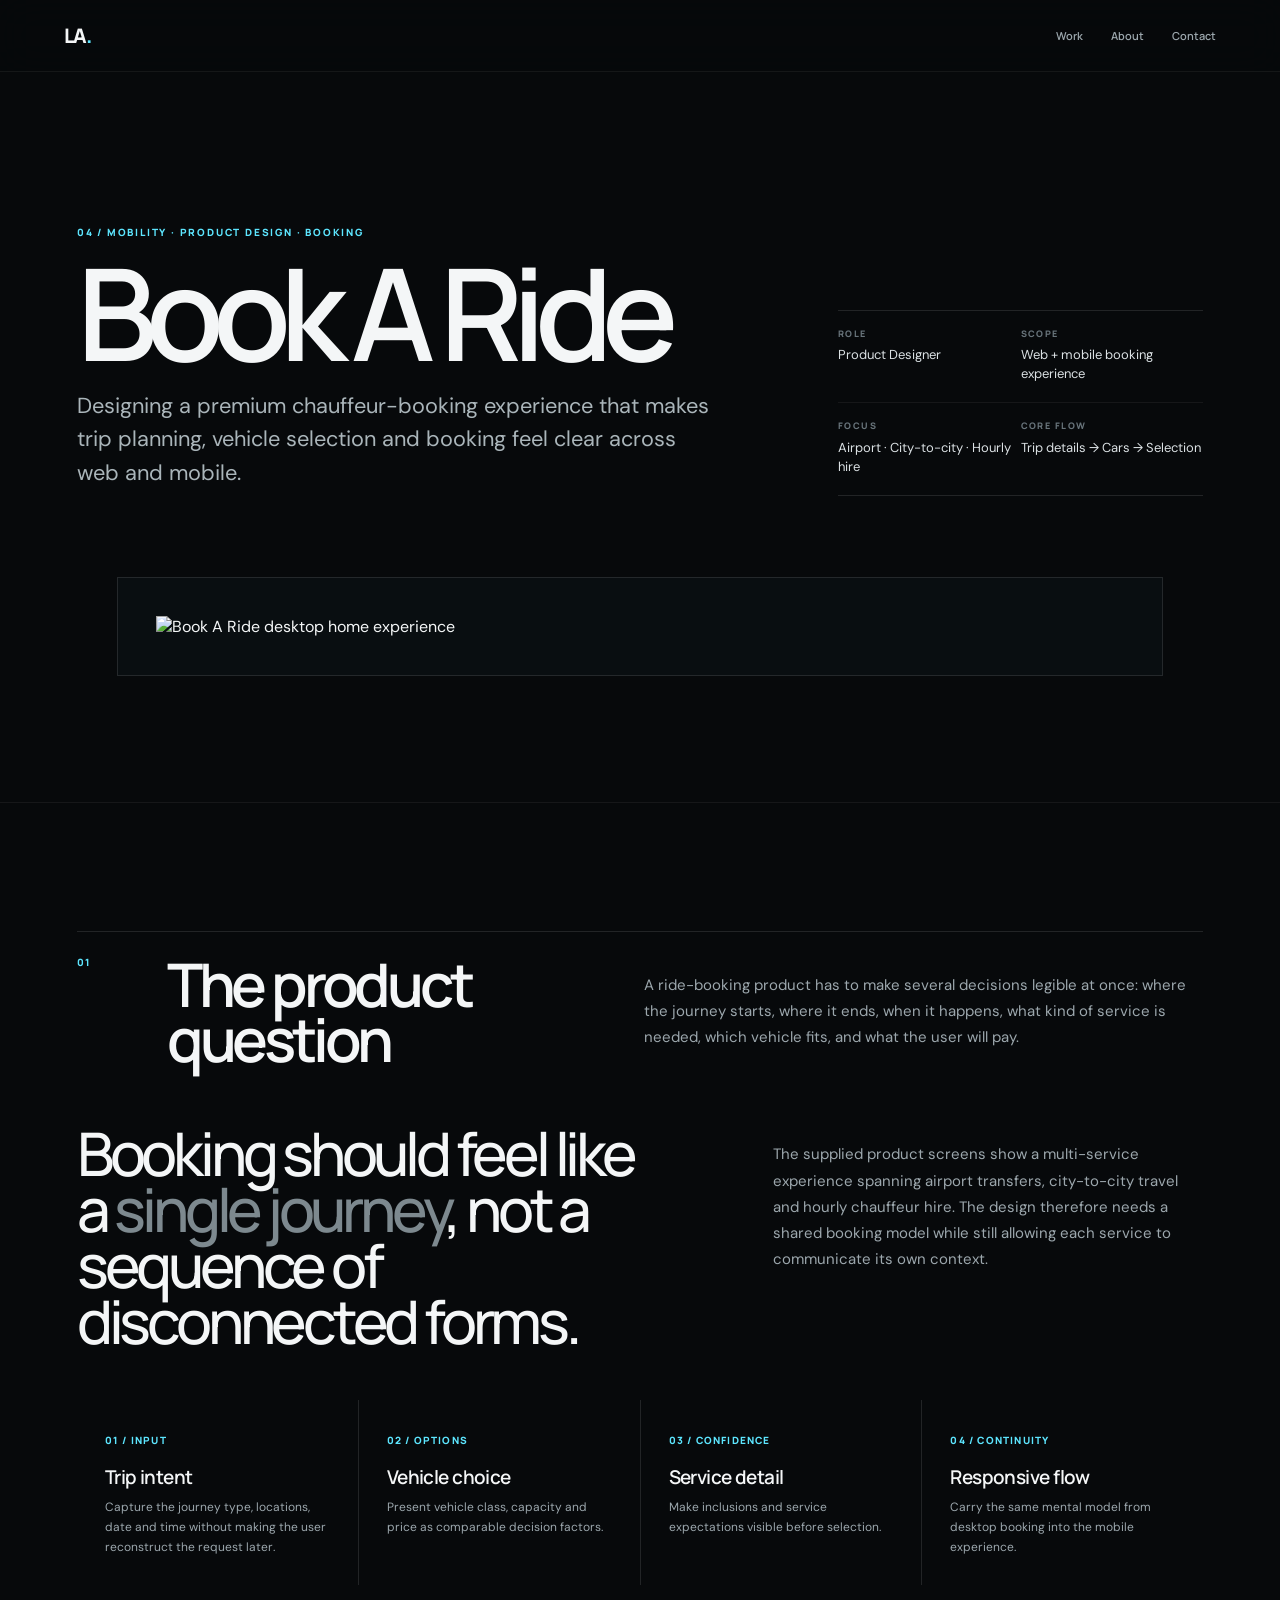
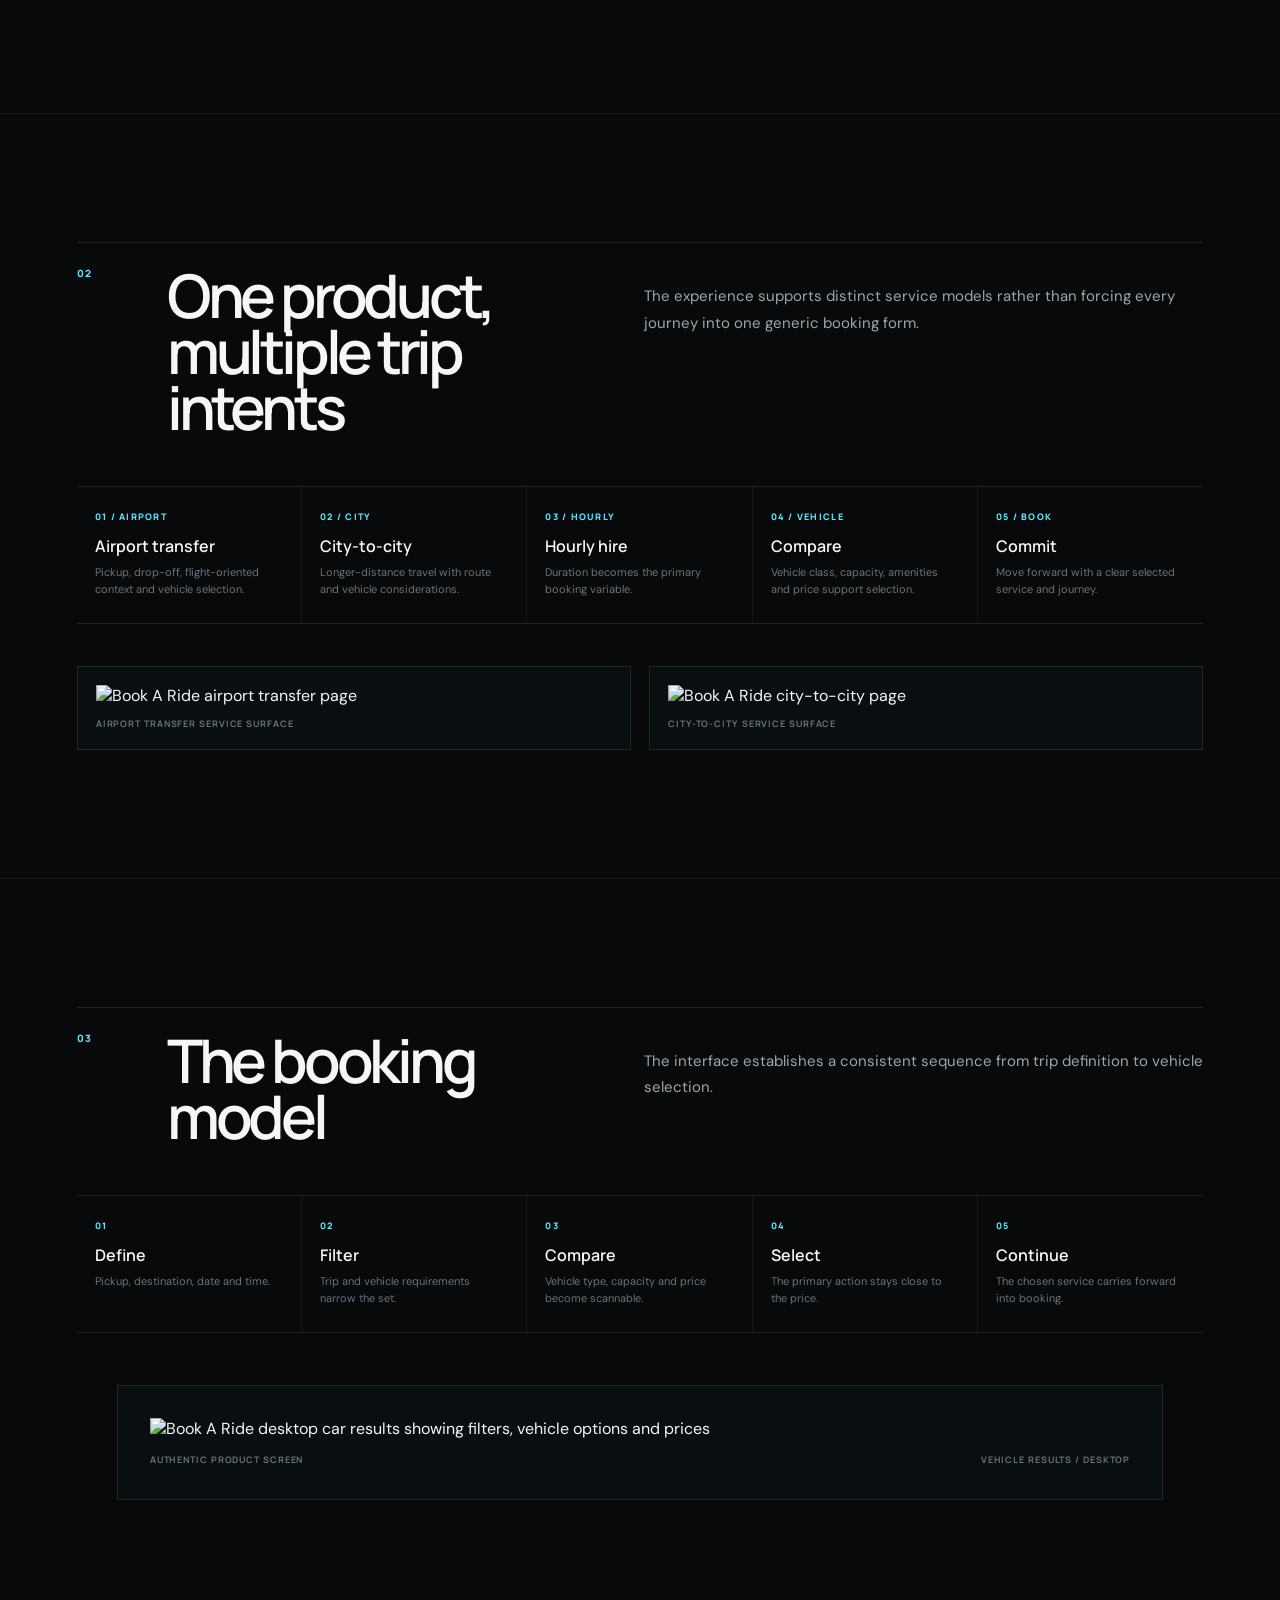
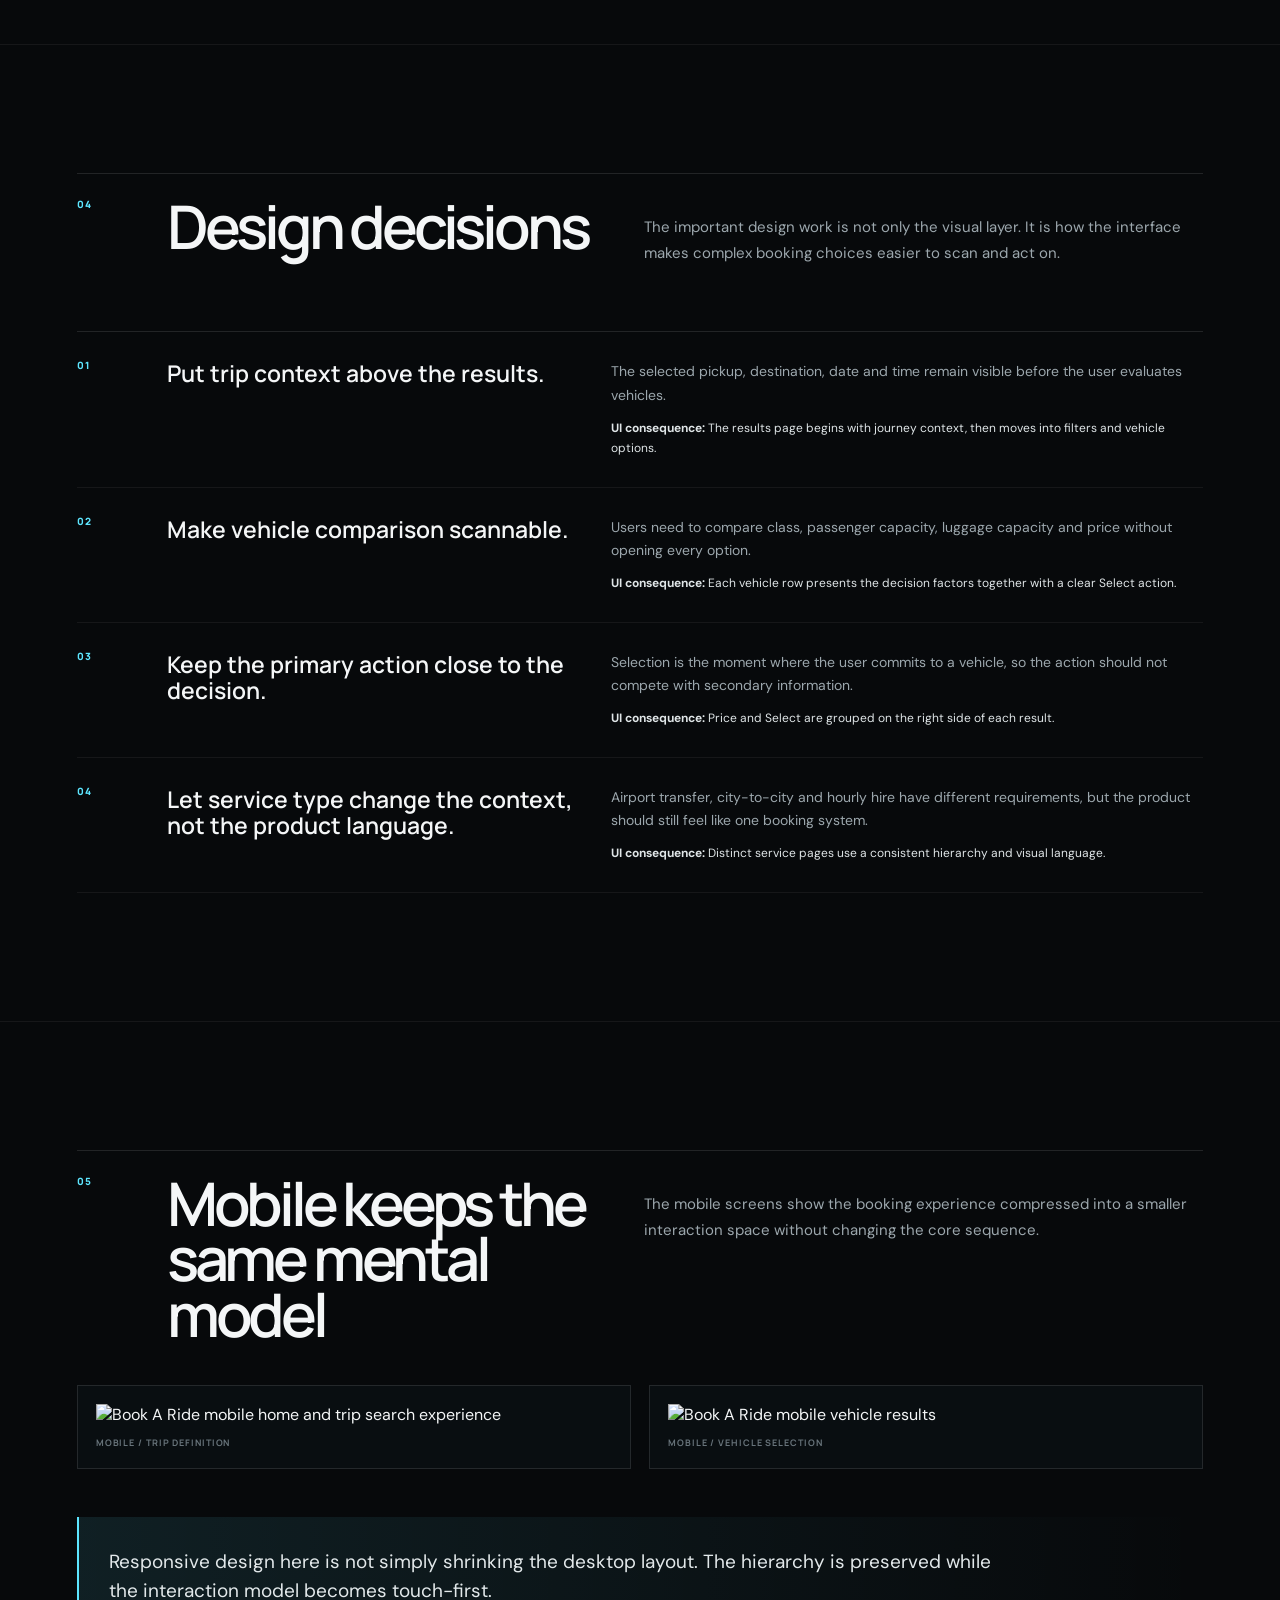
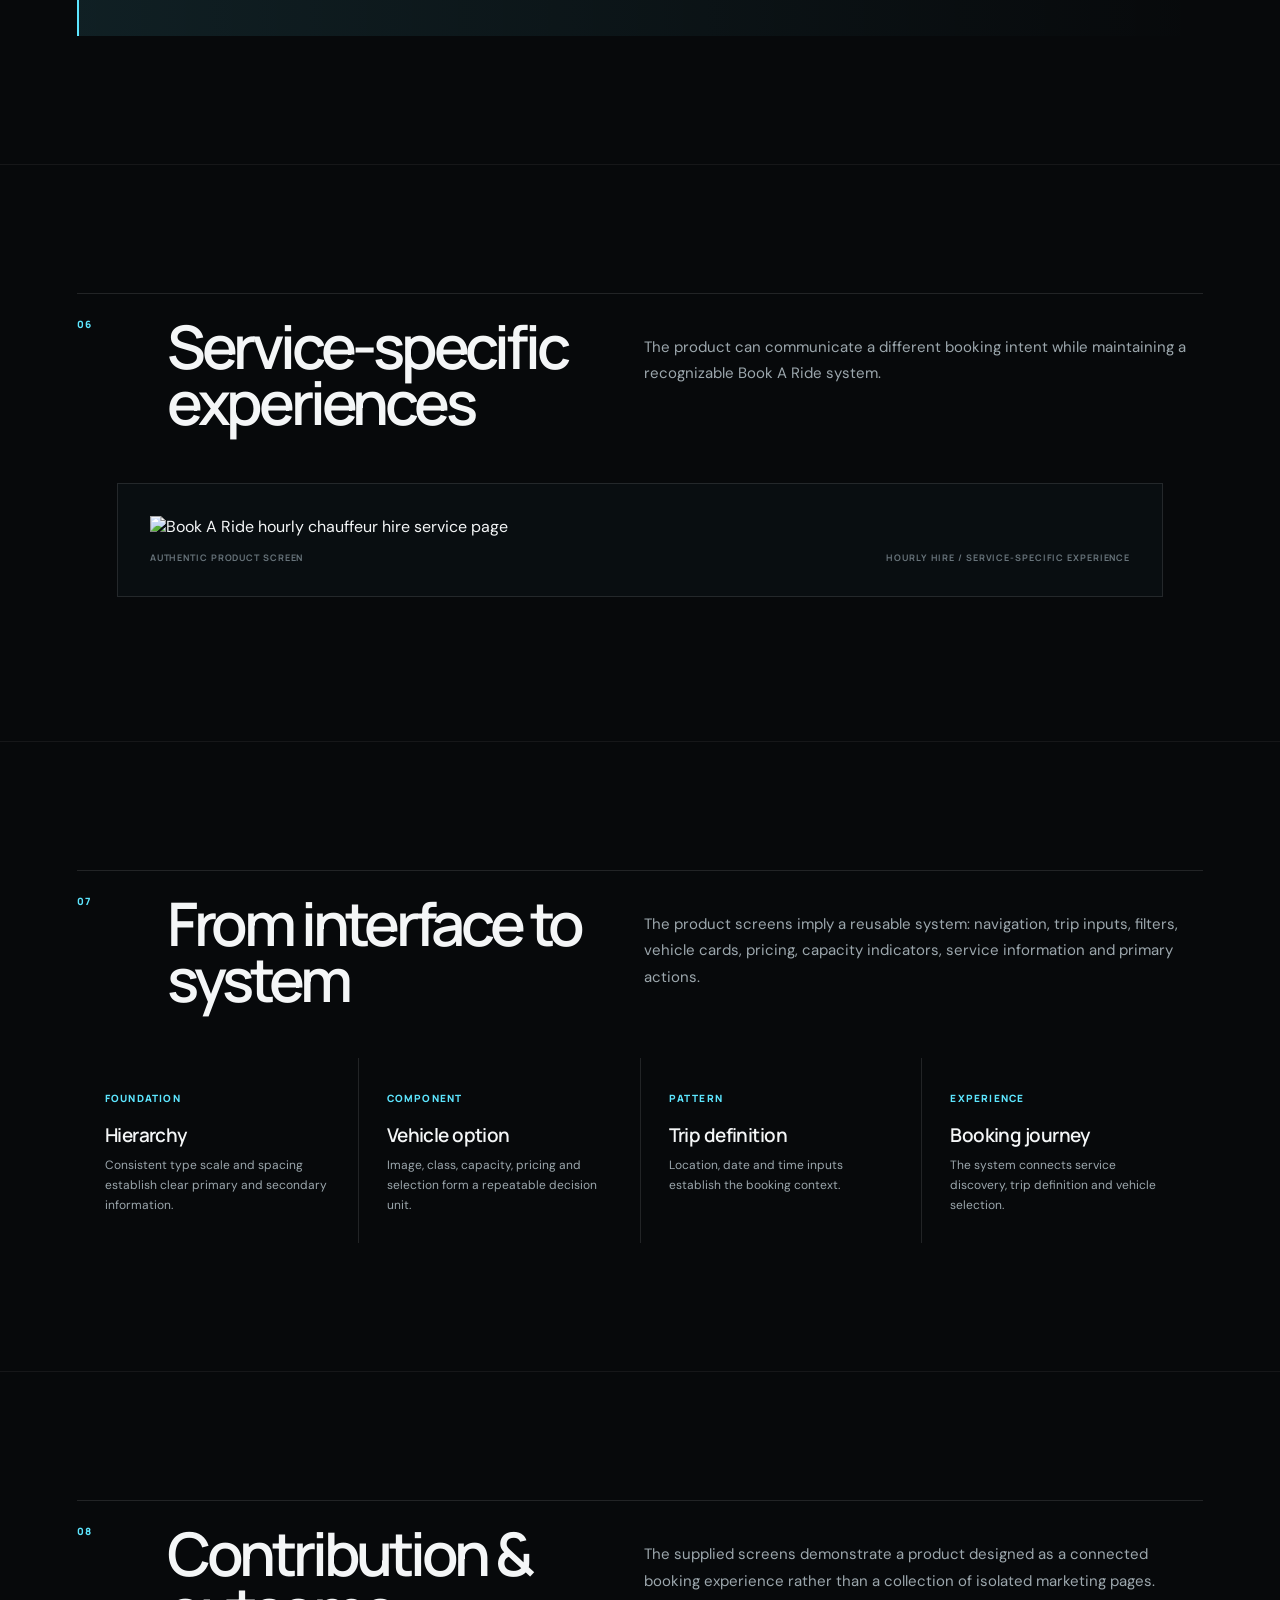
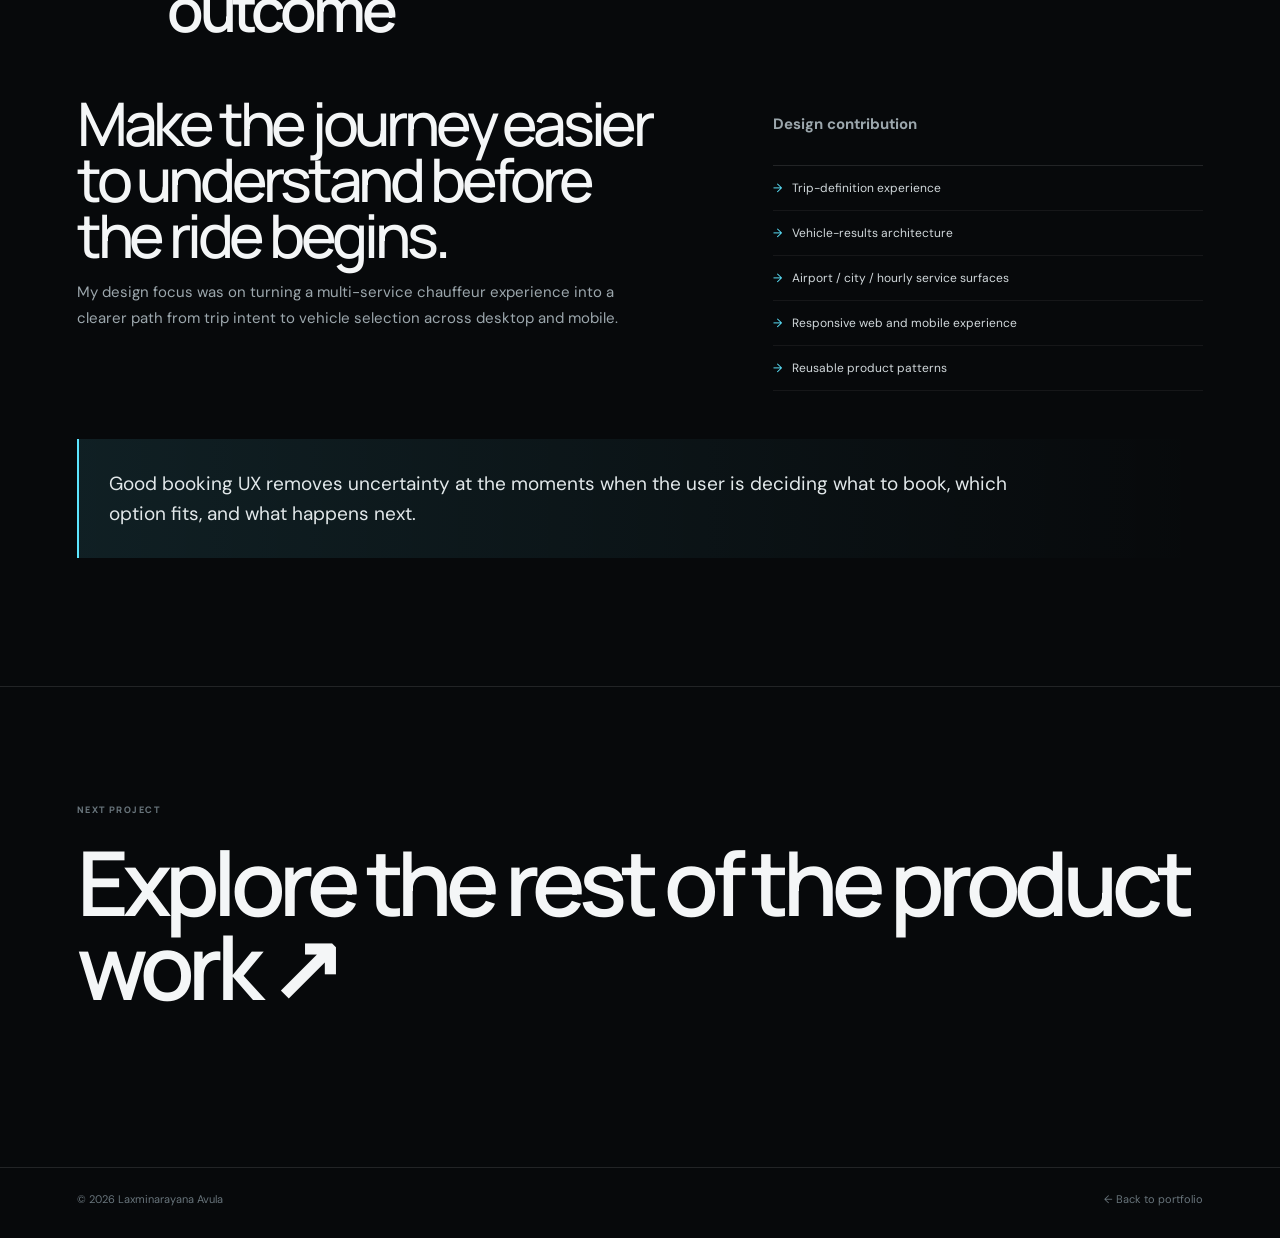
==== work/book-a-ride.html @ 7ce85669 "Updates Connect git" ====
<!doctype html>
<html lang="en">
  <head>
    <meta charset="utf-8" />
    <meta name="viewport" content="width=device-width,initial-scale=1" />
    <meta
      name="description"
      content="Book A Ride — Laxminarayana Avula product design case study"
    />
    <title>Book A Ride — Laxminarayana Avula</title>
    <link rel="preconnect" href="https://fonts.googleapis.com" />
    <link rel="preconnect" href="https://fonts.gstatic.com" crossorigin />
    <link
      href="https://fonts.googleapis.com/css2?family=DM+Sans:wght@400;500;600;700&family=Manrope:wght@500;600;700;800&display=swap"
      rel="stylesheet"
    />
    <link rel="stylesheet" href="book-a-ride.css" />
  </head>
  <body>
    <a class="skip" href="#main">Skip to content</a>
    <header class="nav">
      <a class="brand" href="../index.html" aria-label="Back to portfolio"
        >LA<span>.</span></a
      >
      <nav class="navlinks" aria-label="Case study navigation">
        <a href="../index.html#work">Work</a
        ><a href="../index.html#about">About</a
        ><a href="../index.html#contact">Contact</a>
      </nav>
    </header>
    <main id="main">
      <section class="hero">
        <div class="wrap">
          <div class="hero-grid">
            <div>
              <div class="kicker">04 / MOBILITY · PRODUCT DESIGN · BOOKING</div>
              <h1>Book A Ride</h1>
              <p class="lede">
                Designing a premium chauffeur-booking experience that makes trip
                planning, vehicle selection and booking feel clear across web
                and mobile.
              </p>
            </div>
            <dl class="meta">
              <div>
                <dt>Role</dt>
                <dd>Product Designer</dd>
              </div>
              <div>
                <dt>Scope</dt>
                <dd>Web + mobile booking experience</dd>
              </div>
              <div>
                <dt>Focus</dt>
                <dd>Airport · City-to-city · Hourly hire</dd>
              </div>
              <div>
                <dt>Core flow</dt>
                <dd>Trip details → Cars → Selection</dd>
              </div>
            </dl>
          </div>
          <figure class="hero-img">
            <img
              src="assets/book-a-ride-home.png"
              alt="Book A Ride desktop home experience"
            />
          </figure>
        </div>
      </section>

      <section class="section">
        <div class="wrap">
          <div class="section-head">
            <div class="num">01</div>
            <h2>The product question</h2>
            <p class="section-copy">
              A ride-booking product has to make several decisions legible at
              once: where the journey starts, where it ends, when it happens,
              what kind of service is needed, which vehicle fits, and what the
              user will pay.
            </p>
          </div>
          <div class="thesis" style="margin-top: 58px">
            <h2>
              Booking should feel like a <em>single journey</em>, not a sequence
              of disconnected forms.
            </h2>
            <div class="section-copy">
              <p>
                The supplied product screens show a multi-service experience
                spanning airport transfers, city-to-city travel and hourly
                chauffeur hire. The design therefore needs a shared booking
                model while still allowing each service to communicate its own
                context.
              </p>
            </div>
          </div>
          <div class="cards">
            <article class="card">
              <b>01 / INPUT</b>
              <h3>Trip intent</h3>
              <p>
                Capture the journey type, locations, date and time without
                making the user reconstruct the request later.
              </p>
            </article>
            <article class="card">
              <b>02 / OPTIONS</b>
              <h3>Vehicle choice</h3>
              <p>
                Present vehicle class, capacity and price as comparable decision
                factors.
              </p>
            </article>
            <article class="card">
              <b>03 / CONFIDENCE</b>
              <h3>Service detail</h3>
              <p>
                Make inclusions and service expectations visible before
                selection.
              </p>
            </article>
            <article class="card">
              <b>04 / CONTINUITY</b>
              <h3>Responsive flow</h3>
              <p>
                Carry the same mental model from desktop booking into the mobile
                experience.
              </p>
            </article>
          </div>
        </div>
      </section>

      <section class="section">
        <div class="wrap">
          <div class="section-head">
            <div class="num">02</div>
            <h2>One product, multiple trip intents</h2>
            <p class="section-copy">
              The experience supports distinct service models rather than
              forcing every journey into one generic booking form.
            </p>
          </div>
          <div class="flow">
            <article class="step">
              <div class="n">01 / AIRPORT</div>
              <h3>Airport transfer</h3>
              <p>
                Pickup, drop-off, flight-oriented context and vehicle selection.
              </p>
            </article>
            <article class="step">
              <div class="n">02 / CITY</div>
              <h3>City-to-city</h3>
              <p>
                Longer-distance travel with route and vehicle considerations.
              </p>
            </article>
            <article class="step">
              <div class="n">03 / HOURLY</div>
              <h3>Hourly hire</h3>
              <p>Duration becomes the primary booking variable.</p>
            </article>
            <article class="step">
              <div class="n">04 / VEHICLE</div>
              <h3>Compare</h3>
              <p>
                Vehicle class, capacity, amenities and price support selection.
              </p>
            </article>
            <article class="step">
              <div class="n">05 / BOOK</div>
              <h3>Commit</h3>
              <p>Move forward with a clear selected service and journey.</p>
            </article>
          </div>
          <div class="pair">
            <figure>
              <img
                src="assets/book-a-ride-airport-transfers.png"
                alt="Book A Ride airport transfer page"
              />
              <figcaption>Airport transfer service surface</figcaption>
            </figure>
            <figure>
              <img
                src="assets/book-a-ride-city-to-city.png"
                alt="Book A Ride city-to-city page"
              />
              <figcaption>City-to-city service surface</figcaption>
            </figure>
          </div>
        </div>
      </section>

      <section class="section">
        <div class="wrap">
          <div class="section-head">
            <div class="num">03</div>
            <h2>The booking model</h2>
            <p class="section-copy">
              The interface establishes a consistent sequence from trip
              definition to vehicle selection.
            </p>
          </div>
          <div class="flow">
            <article class="step">
              <div class="n">01</div>
              <h3>Define</h3>
              <p>Pickup, destination, date and time.</p>
            </article>
            <article class="step">
              <div class="n">02</div>
              <h3>Filter</h3>
              <p>Trip and vehicle requirements narrow the set.</p>
            </article>
            <article class="step">
              <div class="n">03</div>
              <h3>Compare</h3>
              <p>Vehicle type, capacity and price become scannable.</p>
            </article>
            <article class="step">
              <div class="n">04</div>
              <h3>Select</h3>
              <p>The primary action stays close to the price.</p>
            </article>
            <article class="step">
              <div class="n">05</div>
              <h3>Continue</h3>
              <p>The chosen service carries forward into booking.</p>
            </article>
          </div>
          <figure class="figure">
            <img
              src="assets/book-a-ride-results.png"
              alt="Book A Ride desktop car results showing filters, vehicle options and prices"
            />
            <figcaption>
              <span>AUTHENTIC PRODUCT SCREEN</span
              ><span>Vehicle results / desktop</span>
            </figcaption>
          </figure>
        </div>
      </section>

      <section class="section">
        <div class="wrap">
          <div class="section-head">
            <div class="num">04</div>
            <h2>Design decisions</h2>
            <p class="section-copy">
              The important design work is not only the visual layer. It is how
              the interface makes complex booking choices easier to scan and act
              on.
            </p>
          </div>
          <div class="decision-list">
            <article class="decision">
              <div class="num">01</div>
              <h3>Put trip context above the results.</h3>
              <div>
                <p>
                  The selected pickup, destination, date and time remain visible
                  before the user evaluates vehicles.
                </p>
                <p class="result">
                  <strong>UI consequence:</strong> The results page begins with
                  journey context, then moves into filters and vehicle options.
                </p>
              </div>
            </article>
            <article class="decision">
              <div class="num">02</div>
              <h3>Make vehicle comparison scannable.</h3>
              <div>
                <p>
                  Users need to compare class, passenger capacity, luggage
                  capacity and price without opening every option.
                </p>
                <p class="result">
                  <strong>UI consequence:</strong> Each vehicle row presents the
                  decision factors together with a clear Select action.
                </p>
              </div>
            </article>
            <article class="decision">
              <div class="num">03</div>
              <h3>Keep the primary action close to the decision.</h3>
              <div>
                <p>
                  Selection is the moment where the user commits to a vehicle,
                  so the action should not compete with secondary information.
                </p>
                <p class="result">
                  <strong>UI consequence:</strong> Price and Select are grouped
                  on the right side of each result.
                </p>
              </div>
            </article>
            <article class="decision">
              <div class="num">04</div>
              <h3>
                Let service type change the context, not the product language.
              </h3>
              <div>
                <p>
                  Airport transfer, city-to-city and hourly hire have different
                  requirements, but the product should still feel like one
                  booking system.
                </p>
                <p class="result">
                  <strong>UI consequence:</strong> Distinct service pages use a
                  consistent hierarchy and visual language.
                </p>
              </div>
            </article>
          </div>
        </div>
      </section>

      <section class="section">
        <div class="wrap">
          <div class="section-head">
            <div class="num">05</div>
            <h2>Mobile keeps the same mental model</h2>
            <p class="section-copy">
              The mobile screens show the booking experience compressed into a
              smaller interaction space without changing the core sequence.
            </p>
          </div>
          <div class="pair">
            <figure>
              <img
                src="assets/book-a-ride-home-mobile.png"
                alt="Book A Ride mobile home and trip search experience"
              />
              <figcaption>Mobile / trip definition</figcaption>
            </figure>
            <figure>
              <img
                src="assets/book-a-ride-results-mobile.png"
                alt="Book A Ride mobile vehicle results"
              />
              <figcaption>Mobile / vehicle selection</figcaption>
            </figure>
          </div>
          <div class="quote">
            <p>
              Responsive design here is not simply shrinking the desktop layout.
              The hierarchy is preserved while the interaction model becomes
              touch-first.
            </p>
          </div>
        </div>
      </section>

      <section class="section">
        <div class="wrap">
          <div class="section-head">
            <div class="num">06</div>
            <h2>Service-specific experiences</h2>
            <p class="section-copy">
              The product can communicate a different booking intent while
              maintaining a recognizable Book A Ride system.
            </p>
          </div>
          <figure class="figure">
            <img
              src="assets/book-a-ride-hourly-hire.png"
              alt="Book A Ride hourly chauffeur hire service page"
            />
            <figcaption>
              <span>AUTHENTIC PRODUCT SCREEN</span
              ><span>Hourly hire / service-specific experience</span>
            </figcaption>
          </figure>
        </div>
      </section>

      <section class="section">
        <div class="wrap">
          <div class="section-head">
            <div class="num">07</div>
            <h2>From interface to system</h2>
            <p class="section-copy">
              The product screens imply a reusable system: navigation, trip
              inputs, filters, vehicle cards, pricing, capacity indicators,
              service information and primary actions.
            </p>
          </div>
          <div class="cards">
            <article class="card">
              <b>FOUNDATION</b>
              <h3>Hierarchy</h3>
              <p>
                Consistent type scale and spacing establish clear primary and
                secondary information.
              </p>
            </article>
            <article class="card">
              <b>COMPONENT</b>
              <h3>Vehicle option</h3>
              <p>
                Image, class, capacity, pricing and selection form a repeatable
                decision unit.
              </p>
            </article>
            <article class="card">
              <b>PATTERN</b>
              <h3>Trip definition</h3>
              <p>
                Location, date and time inputs establish the booking context.
              </p>
            </article>
            <article class="card">
              <b>EXPERIENCE</b>
              <h3>Booking journey</h3>
              <p>
                The system connects service discovery, trip definition and
                vehicle selection.
              </p>
            </article>
          </div>
        </div>
      </section>

      <section class="section">
        <div class="wrap">
          <div class="section-head">
            <div class="num">08</div>
            <h2>Contribution & outcome</h2>
            <p class="section-copy">
              The supplied screens demonstrate a product designed as a connected
              booking experience rather than a collection of isolated marketing
              pages.
            </p>
          </div>
          <div class="outcome" style="margin-top: 58px">
            <div>
              <h2>
                Make the journey easier to understand before the ride begins.
              </h2>
              <p>
                My design focus was on turning a multi-service chauffeur
                experience into a clearer path from trip intent to vehicle
                selection across desktop and mobile.
              </p>
            </div>
            <div>
              <p><strong>Design contribution</strong></p>
              <ul>
                <li>Trip-definition experience</li>
                <li>Vehicle-results architecture</li>
                <li>Airport / city / hourly service surfaces</li>
                <li>Responsive web and mobile experience</li>
                <li>Reusable product patterns</li>
              </ul>
            </div>
          </div>
          <div class="quote">
            <p>
              Good booking UX removes uncertainty at the moments when the user
              is deciding what to book, which option fits, and what happens
              next.
            </p>
          </div>
        </div>
      </section>

      <section class="next">
        <div class="wrap">
          <small>NEXT PROJECT</small>
          <a href="../index.html#work"
            ><h2>Explore the rest of the product work ↗</h2></a
          >
        </div>
      </section>
    </main>
    <footer class="footer">
      <span>© 2026 Laxminarayana Avula</span
      ><a href="../index.html">← Back to portfolio</a>
    </footer>
  </body>
</html>
---- work/book-a-ride.css ----
:root{
  --bg:#07090b; --surface:#0b1013; --surface2:#0f1519;
  --text:#f4f6f7; --muted:#9ca7ad; --dim:#68747b;
  --line:rgba(255,255,255,.11); --line2:rgba(255,255,255,.06);
  --accent:#5de6ff; --max:1440px;
}
*{box-sizing:border-box}
html{scroll-behavior:smooth}
body{margin:0;background:var(--bg);color:var(--text);font-family:DM Sans,Arial,sans-serif}
a{color:inherit;text-decoration:none}
img{display:block;width:100%;height:auto}
.skip{position:fixed;left:16px;top:16px;z-index:99;transform:translateY(-180%);padding:11px 14px;background:#fff;color:#000}
.skip:focus{transform:none}
.nav{height:72px;position:sticky;top:0;z-index:50;display:flex;align-items:center;justify-content:space-between;padding:0 clamp(20px,5vw,72px);border-bottom:1px solid var(--line2);background:rgba(7,9,11,.84);backdrop-filter:blur(18px)}
.brand{font:800 20px/1 Manrope,Arial,sans-serif;letter-spacing:-.08em}
.brand span{color:var(--accent)}
.navlinks{display:flex;gap:28px;color:var(--muted);font:600 11px/1 Manrope,Arial,sans-serif}
.wrap{width:min(var(--max),100%);margin:auto;padding:0 clamp(22px,6vw,96px)}
.hero{padding:clamp(100px,12vw,175px) 0 110px}
.kicker{color:var(--accent);font:800 10px/1.2 Manrope,Arial,sans-serif;letter-spacing:.18em;text-transform:uppercase}
.hero-grid{display:grid;grid-template-columns:1.15fr .65fr;gap:clamp(50px,9vw,140px);align-items:end}
h1{margin:22px 0 24px;font:600 clamp(70px,10vw,150px)/.82 Manrope,Arial,sans-serif;letter-spacing:-.085em}
.lede{max-width:760px;color:#aab5ba;font-size:clamp(18px,1.7vw,24px);line-height:1.55}
.meta{display:grid;grid-template-columns:1fr 1fr;border-top:1px solid var(--line);border-bottom:1px solid var(--line)}
.meta div{padding:18px 0;border-bottom:1px solid var(--line2)}
.meta div:nth-last-child(-n+2){border-bottom:0}
.meta dt{color:var(--dim);font:800 9px/1.2 Manrope;letter-spacing:.16em;text-transform:uppercase}
.meta dd{margin:7px 0 0;color:#dbe1e4;font-size:13px;line-height:1.45}
.hero-img{margin-top:65px;background:#090e11;border:1px solid var(--line);padding:clamp(16px,3vw,38px)}
.section{padding:clamp(85px,10vw,145px) 0;border-top:1px solid var(--line2)}
.section-head{display:grid;grid-template-columns:60px .8fr 1fr;gap:30px;padding-top:25px;border-top:1px solid var(--line)}
.num{color:var(--accent);font:800 10px/1 Manrope;letter-spacing:.15em}
h2{margin:0;font:600 clamp(36px,4.7vw,68px)/.93 Manrope;letter-spacing:-.07em}
.section-copy{color:var(--muted);font-size:15px;line-height:1.75;max-width:620px}
.thesis{display:grid;grid-template-columns:1.15fr .85fr;gap:clamp(50px,9vw,140px)}
.thesis h2{font-weight:500}
.thesis h2 em{font-style:normal;color:#7d898f}
.cards{display:grid;grid-template-columns:repeat(4,1fr);gap:1px;margin-top:50px;background:var(--line)}
.card{padding:28px;background:var(--bg);min-height:180px}
.card b{font:800 10px/1.2 Manrope;letter-spacing:.12em;color:var(--accent)}
.card h3{margin:18px 0 9px;font:600 19px/1.15 Manrope;letter-spacing:-.03em}
.card p{margin:0;color:var(--muted);font-size:12px;line-height:1.65}
.flow{display:grid;grid-template-columns:repeat(5,1fr);margin-top:50px;border-top:1px solid var(--line);border-bottom:1px solid var(--line)}
.step{padding:25px 18px;border-right:1px solid var(--line2)}
.step:last-child{border-right:0}
.step .n{color:var(--accent);font:800 9px/1 Manrope;letter-spacing:.14em}
.step h3{margin:16px 0 8px;font:600 16px/1.2 Manrope}
.step p{margin:0;color:var(--dim);font-size:11px;line-height:1.55}
.figure{margin-top:52px;background:#090e11;border:1px solid var(--line);padding:clamp(14px,2.5vw,34px)}
.figure figcaption{display:flex;justify-content:space-between;gap:25px;margin-top:14px;color:var(--dim);font:700 9px/1.5 Manrope;letter-spacing:.1em;text-transform:uppercase}
.pair{display:grid;grid-template-columns:1fr 1fr;gap:18px;margin-top:42px}
.pair figure{margin:0;background:#090e11;border:1px solid var(--line);padding:18px}
.pair figcaption{margin-top:12px;color:var(--dim);font:700 9px/1.4 Manrope;letter-spacing:.1em;text-transform:uppercase}
.decision-list{border-top:1px solid var(--line);margin-top:50px}
.decision{display:grid;grid-template-columns:60px .7fr 1fr;gap:30px;padding:28px 0;border-bottom:1px solid var(--line2)}
.decision h3{margin:0;font:600 23px/1.15 Manrope}
.decision p{margin:0;color:var(--muted);font-size:14px;line-height:1.7}
.decision .result{margin-top:10px;color:#dfe5e7;font-size:12px}
.quote{margin-top:48px;padding:30px;border-left:2px solid var(--accent);background:linear-gradient(90deg,rgba(93,230,255,.1),transparent)}
.quote p{margin:0;max-width:900px;font-size:19px;line-height:1.55;color:#e2e8ea}
.outcome{display:grid;grid-template-columns:1.15fr .85fr;gap:clamp(50px,9vw,140px)}
.outcome h2{font-weight:500}
.outcome p{color:var(--muted);font-size:15px;line-height:1.75}
.outcome ul{list-style:none;margin:28px 0 0;padding:0;border-top:1px solid var(--line)}
.outcome li{padding:14px 0;border-bottom:1px solid var(--line2);color:#d1d8db;font-size:12px}
.outcome li::before{content:"→";color:var(--accent);margin-right:10px}
.next{padding:110px 0 160px;border-top:1px solid var(--line)}
.next small{color:var(--dim);font:800 9px/1 Manrope;letter-spacing:.16em}
.next h2{margin-top:22px;font-size:clamp(48px,7vw,100px)}
.next a:hover h2{color:var(--accent)}
.footer{display:flex;justify-content:space-between;padding:24px clamp(22px,6vw,96px) 32px;border-top:1px solid var(--line);color:var(--dim);font-size:11px}
@media(max-width:900px){
  .navlinks{display:none}.hero-grid,.thesis,.outcome{grid-template-columns:1fr}
  .section-head{grid-template-columns:40px 1fr}.section-copy{grid-column:2}
  .cards{grid-template-columns:1fr 1fr}.flow{grid-template-columns:1fr}
  .step{border-right:0;border-bottom:1px solid var(--line2)}.step:last-child{border-bottom:0}
  .pair{grid-template-columns:1fr}.decision{grid-template-columns:40px 1fr}.decision p{grid-column:2}
}
@media(max-width:560px){
  .wrap{padding:0 20px}h1{font-size:clamp(58px,17vw,90px)}
  .meta{grid-template-columns:1fr}.meta div{border-bottom:1px solid var(--line2)!important}.meta div:last-child{border-bottom:0!important}
  .cards{grid-template-columns:1fr}.section-head{grid-template-columns:1fr}.section-copy{grid-column:auto}
  .decision{grid-template-columns:1fr}.decision p{grid-column:auto}.figure figcaption{display:block}.figure figcaption span{display:block;margin-top:4px}
  .footer{flex-direction:column;gap:12px}
}
@media(prefers-reduced-motion:reduce){html{scroll-behavior:auto}}
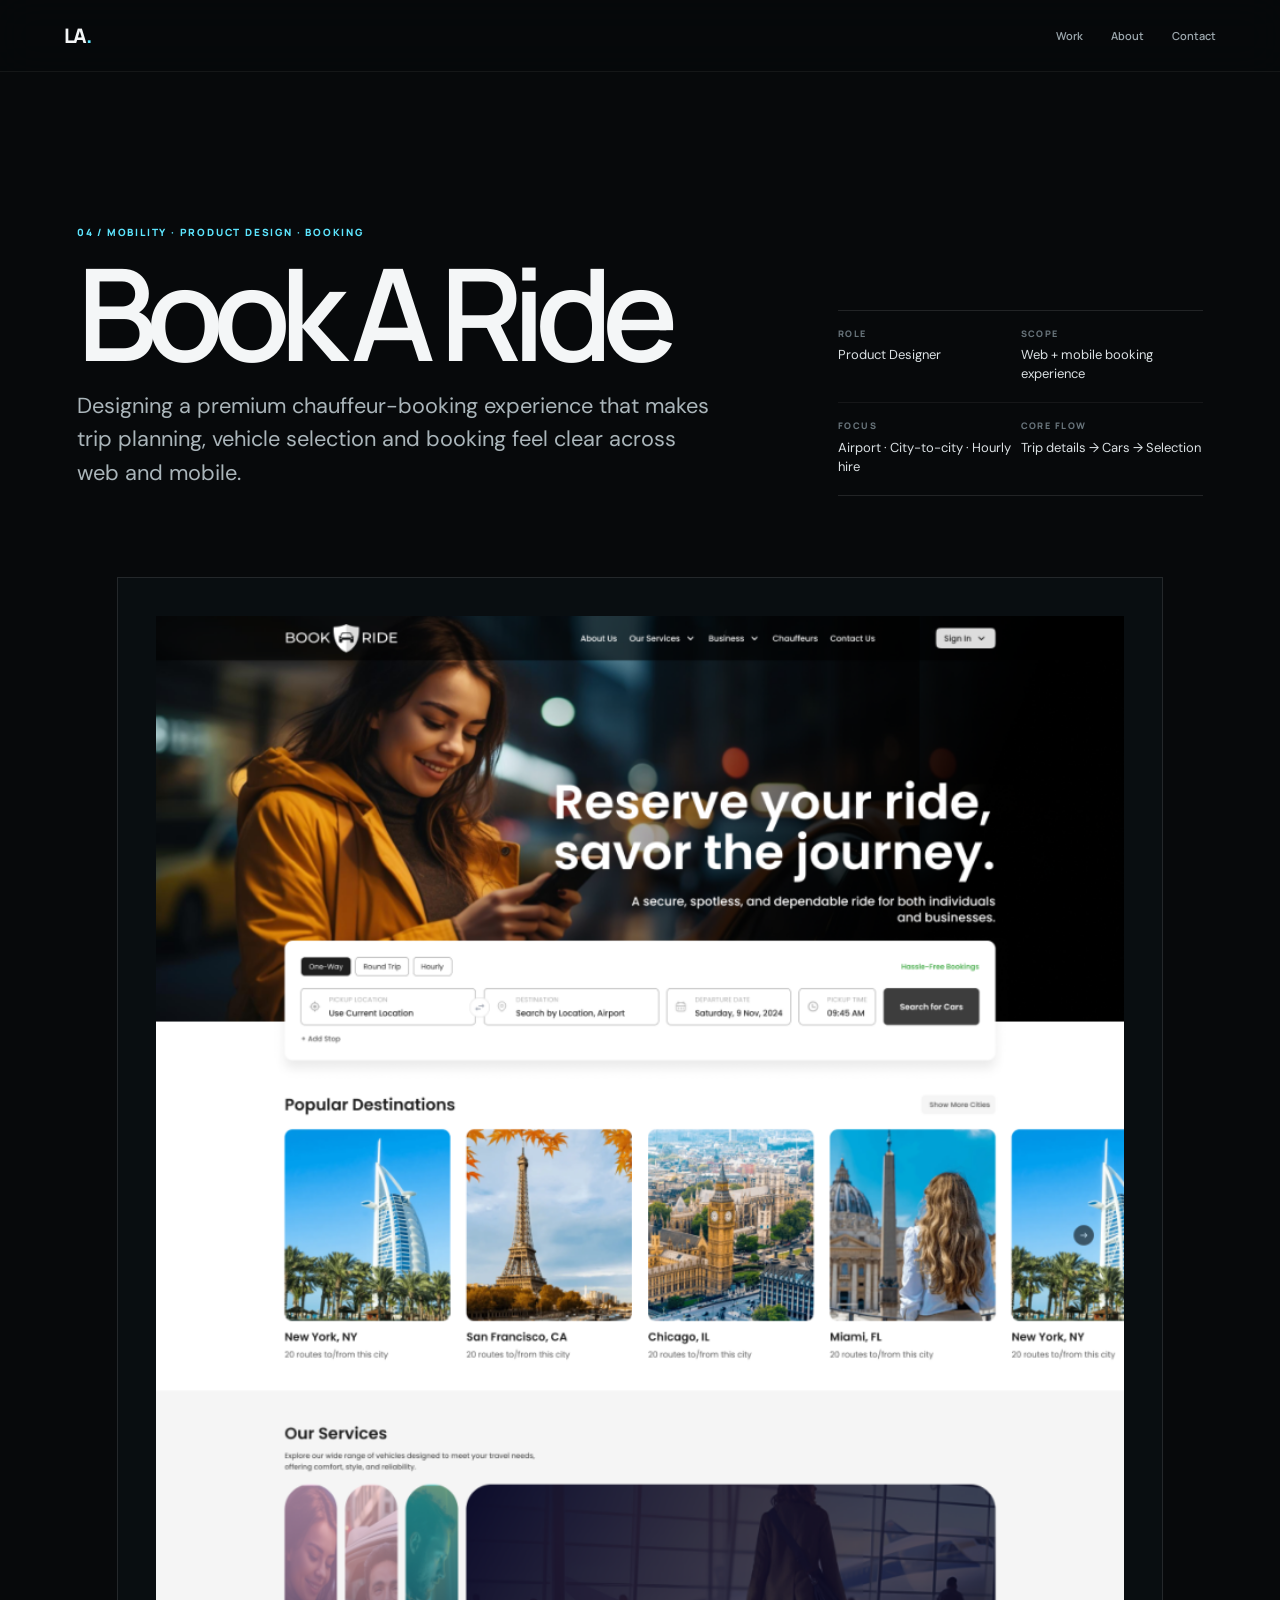
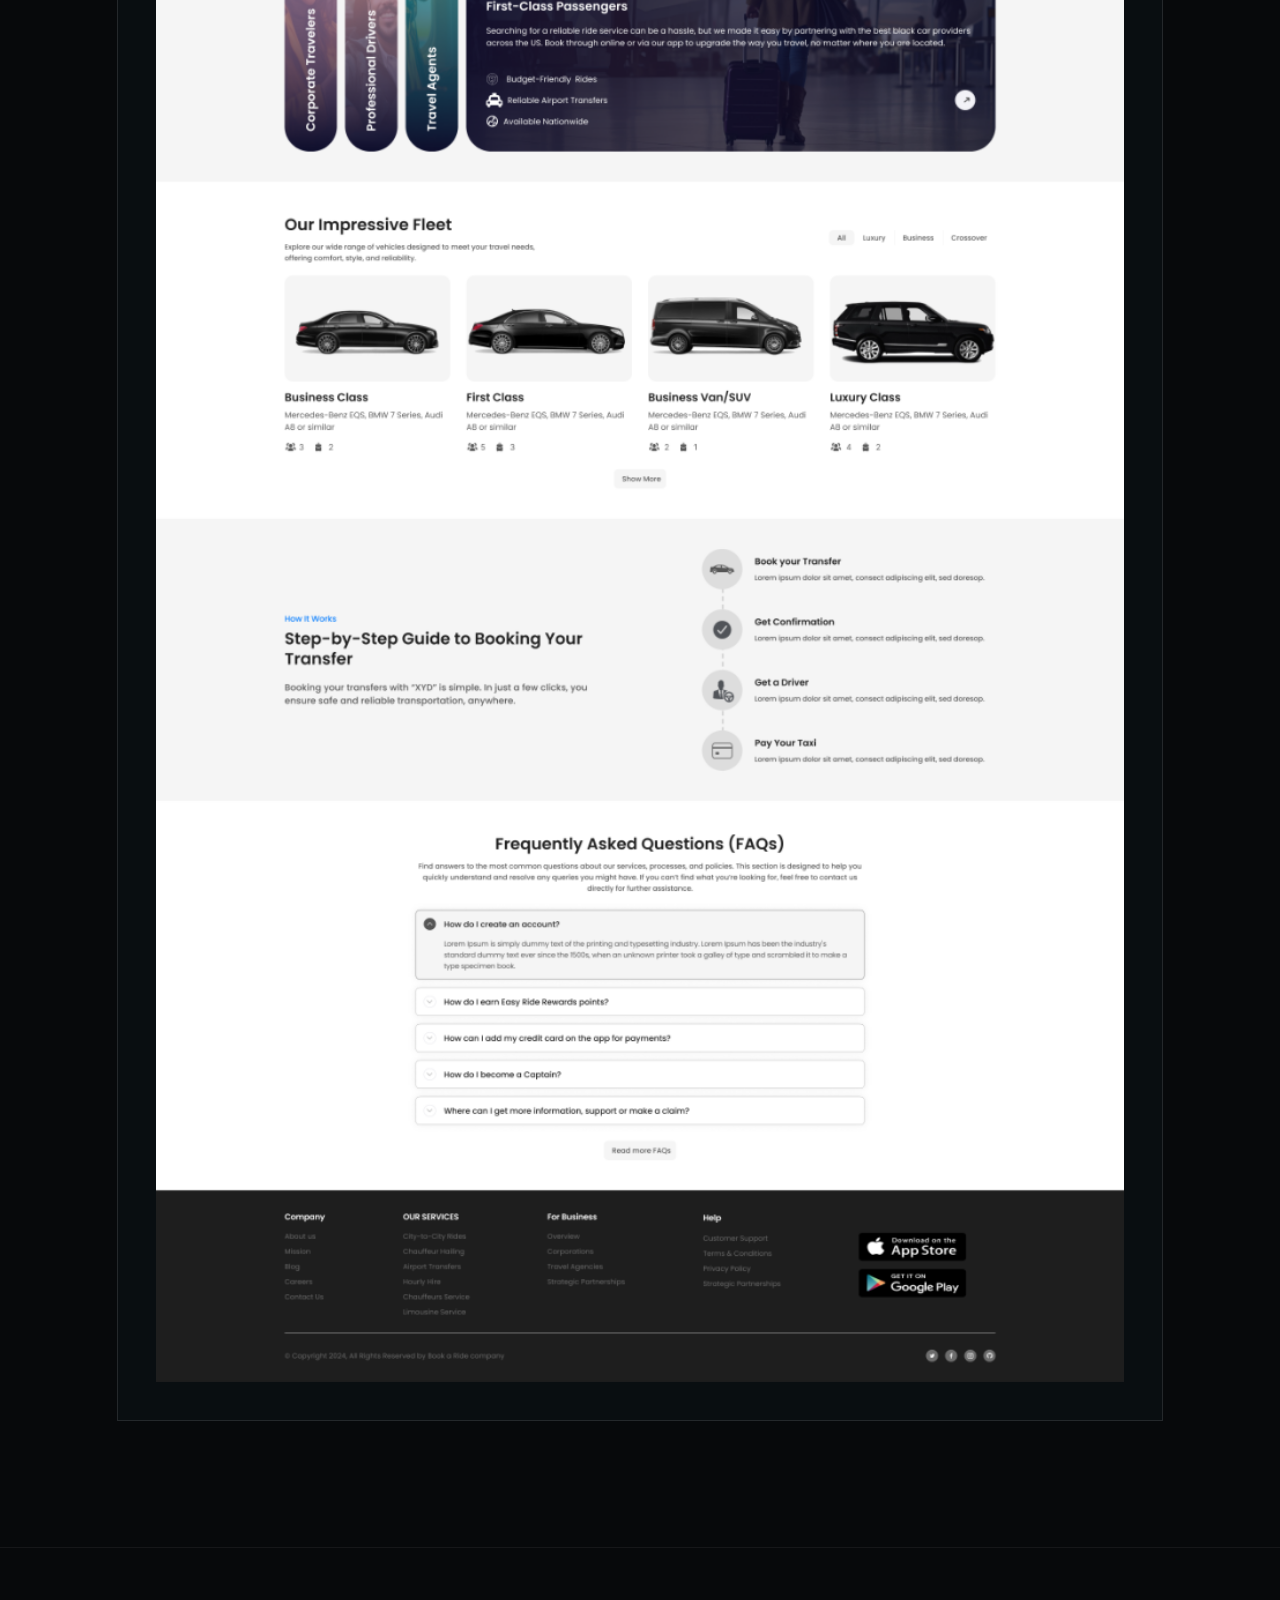
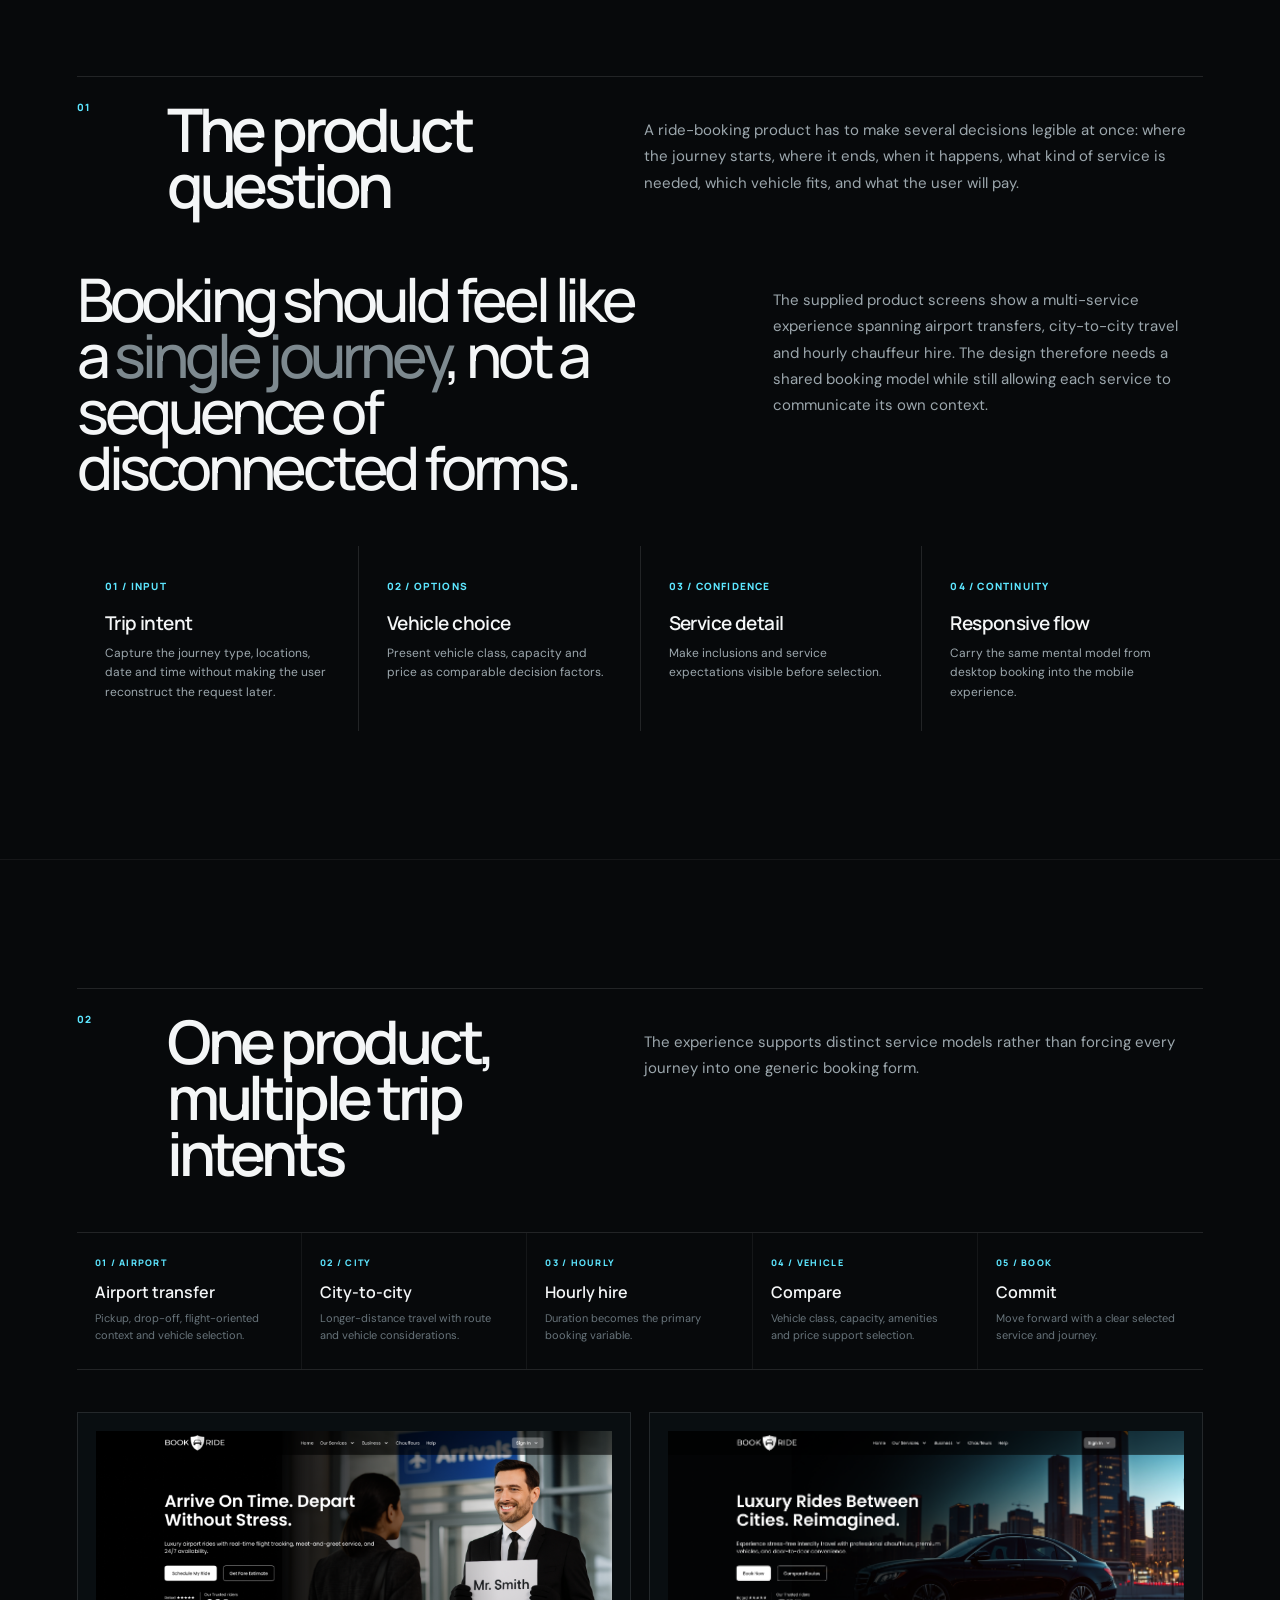
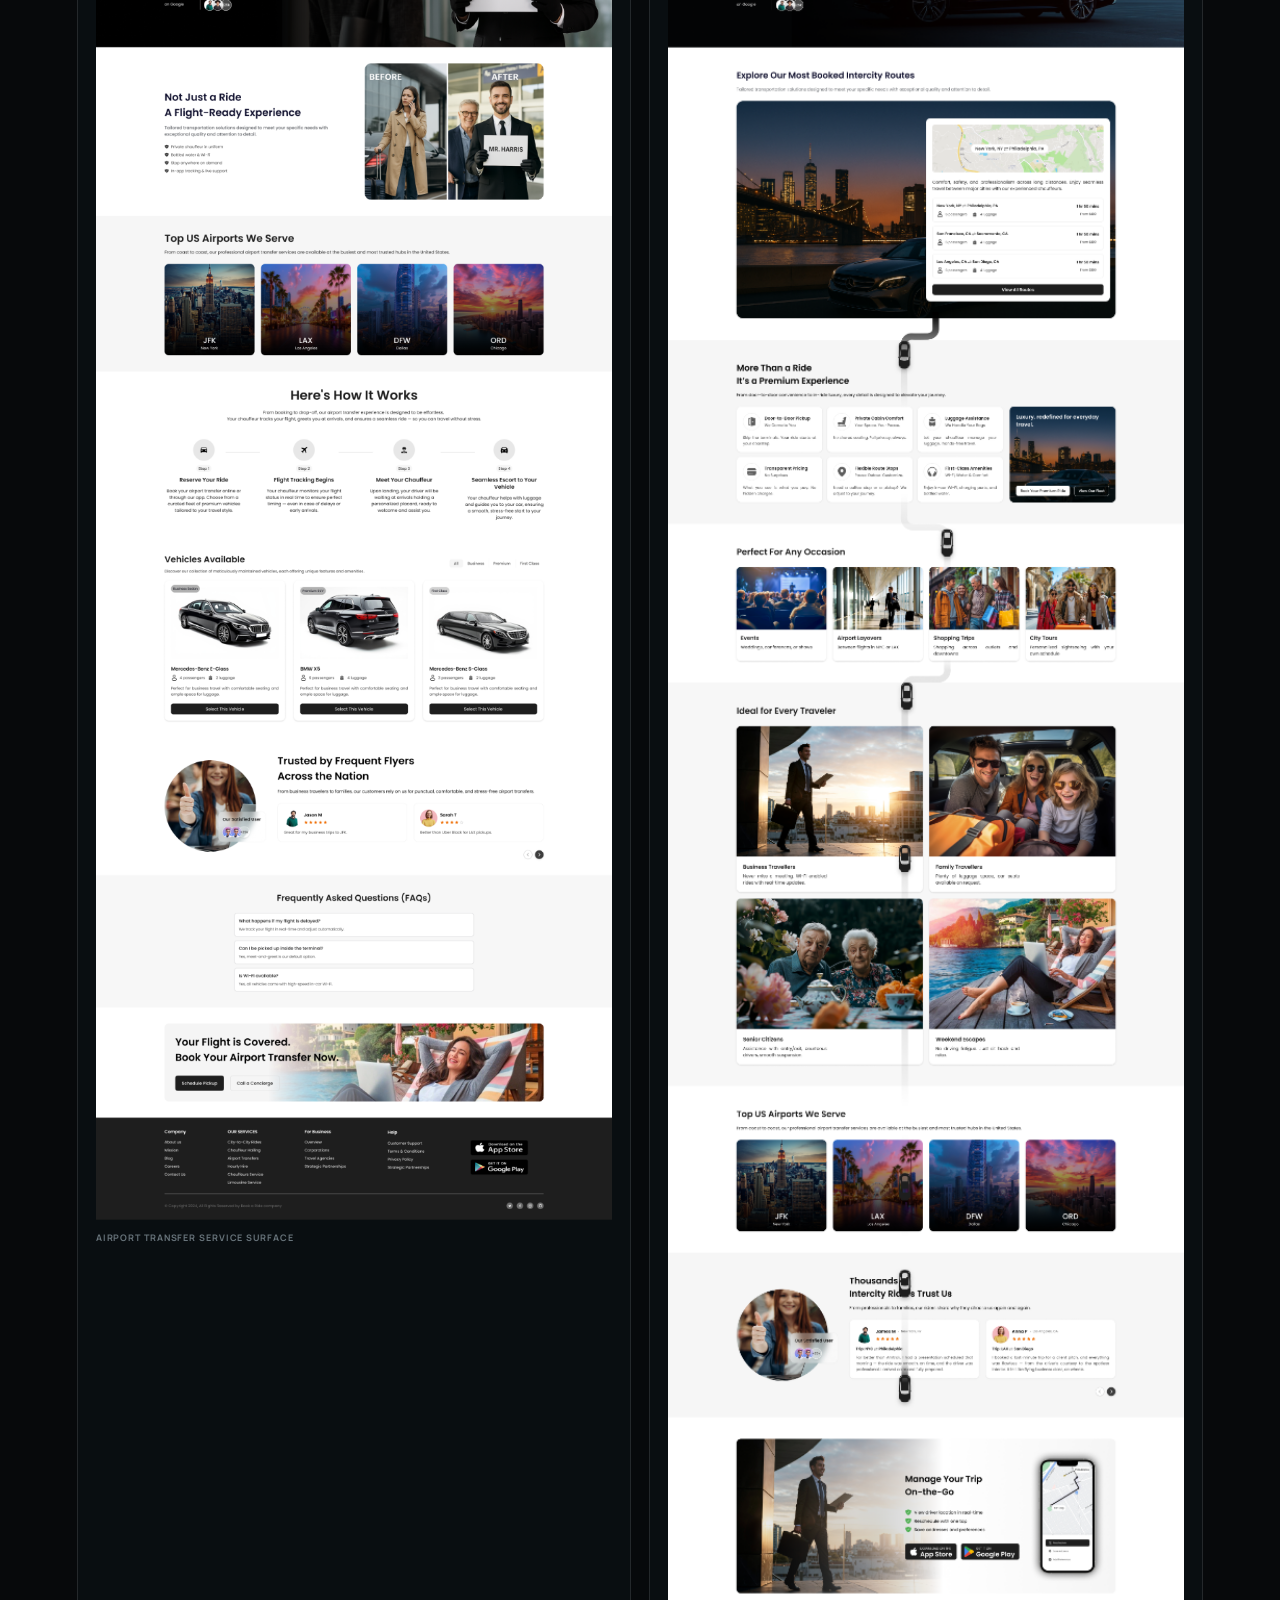
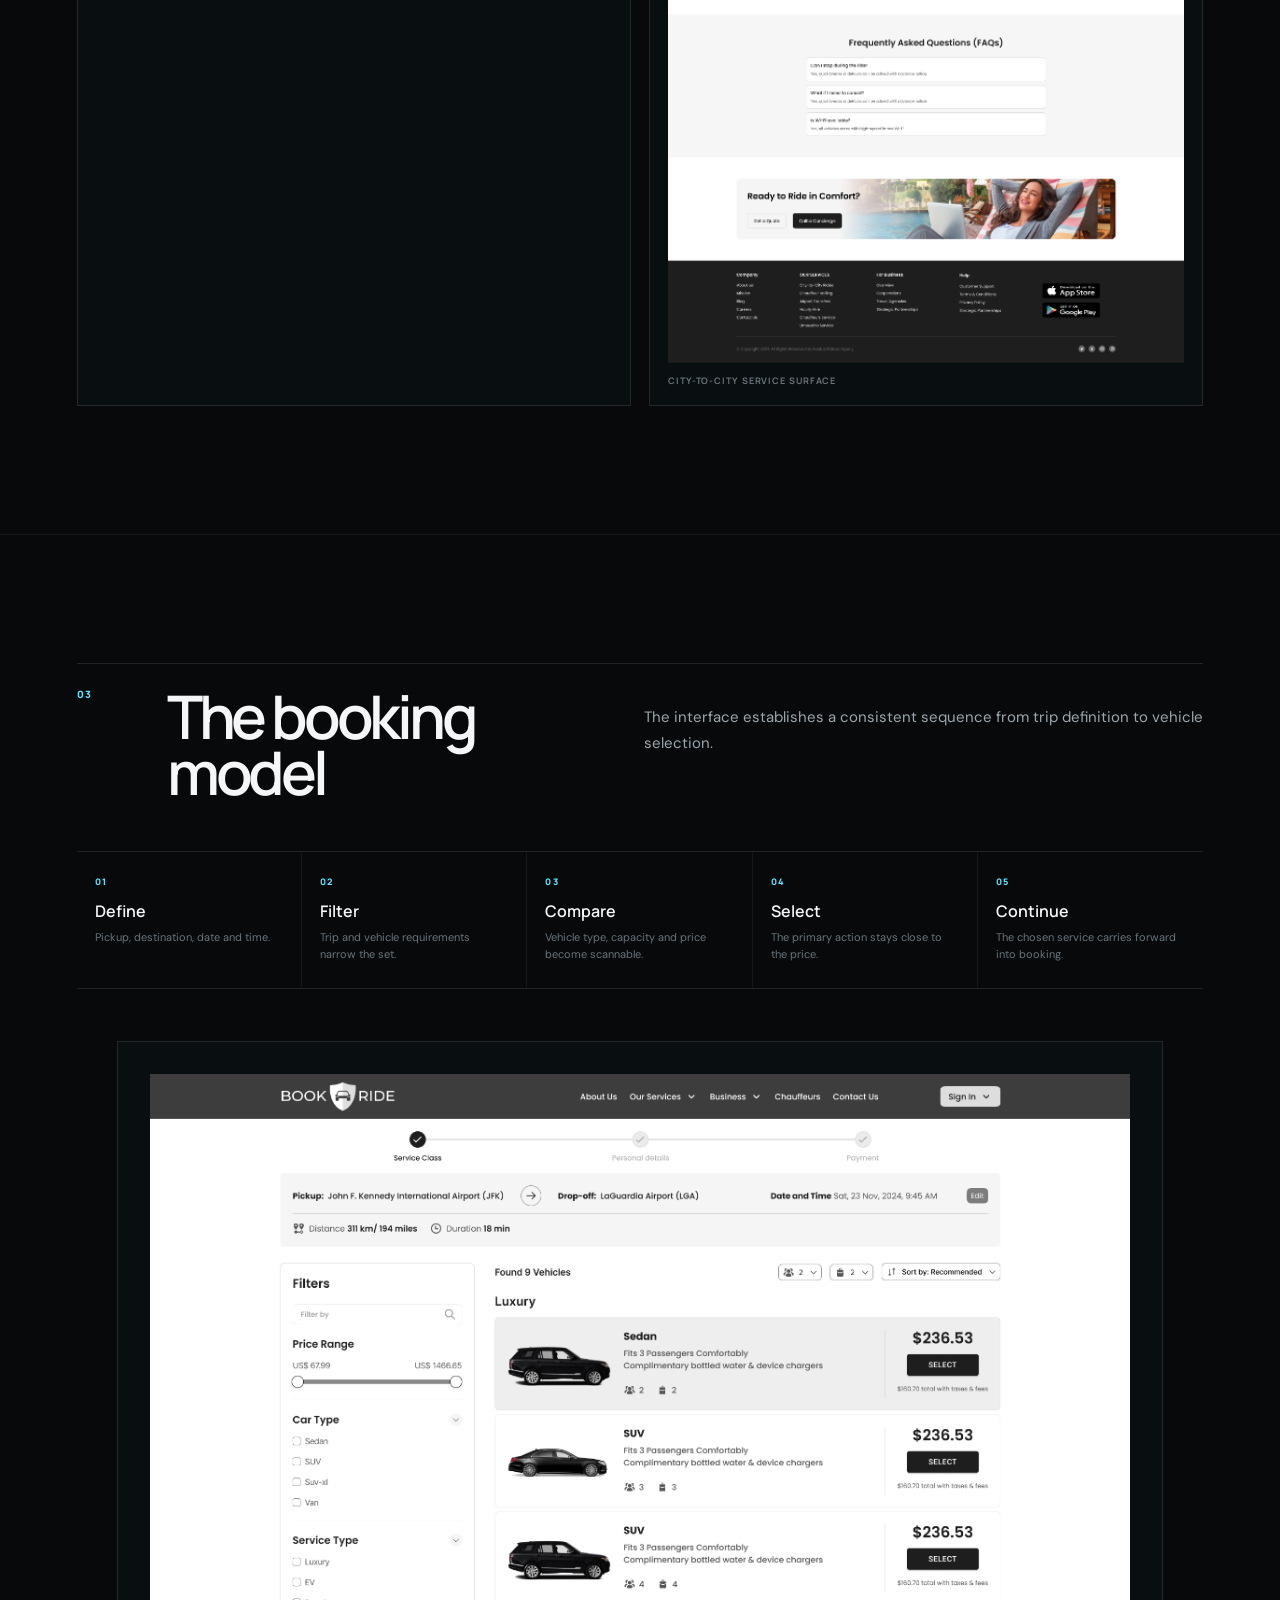
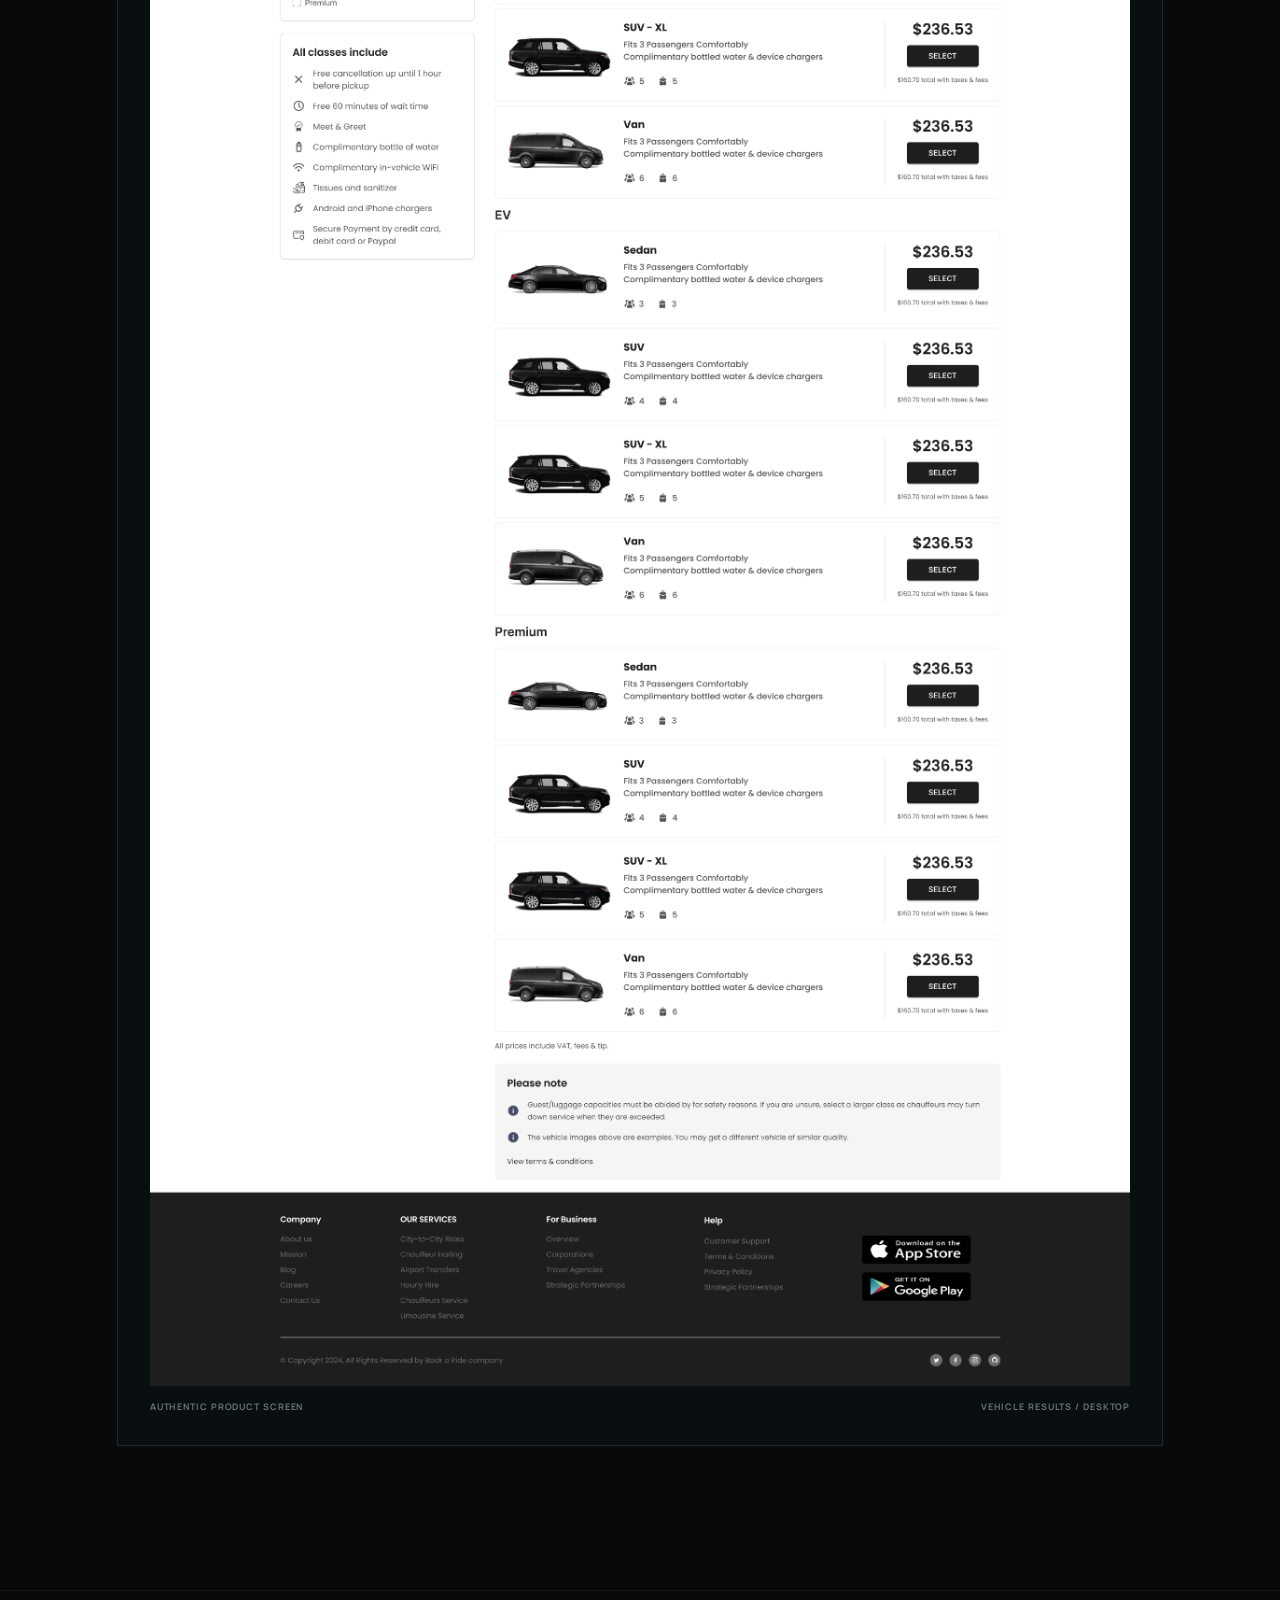
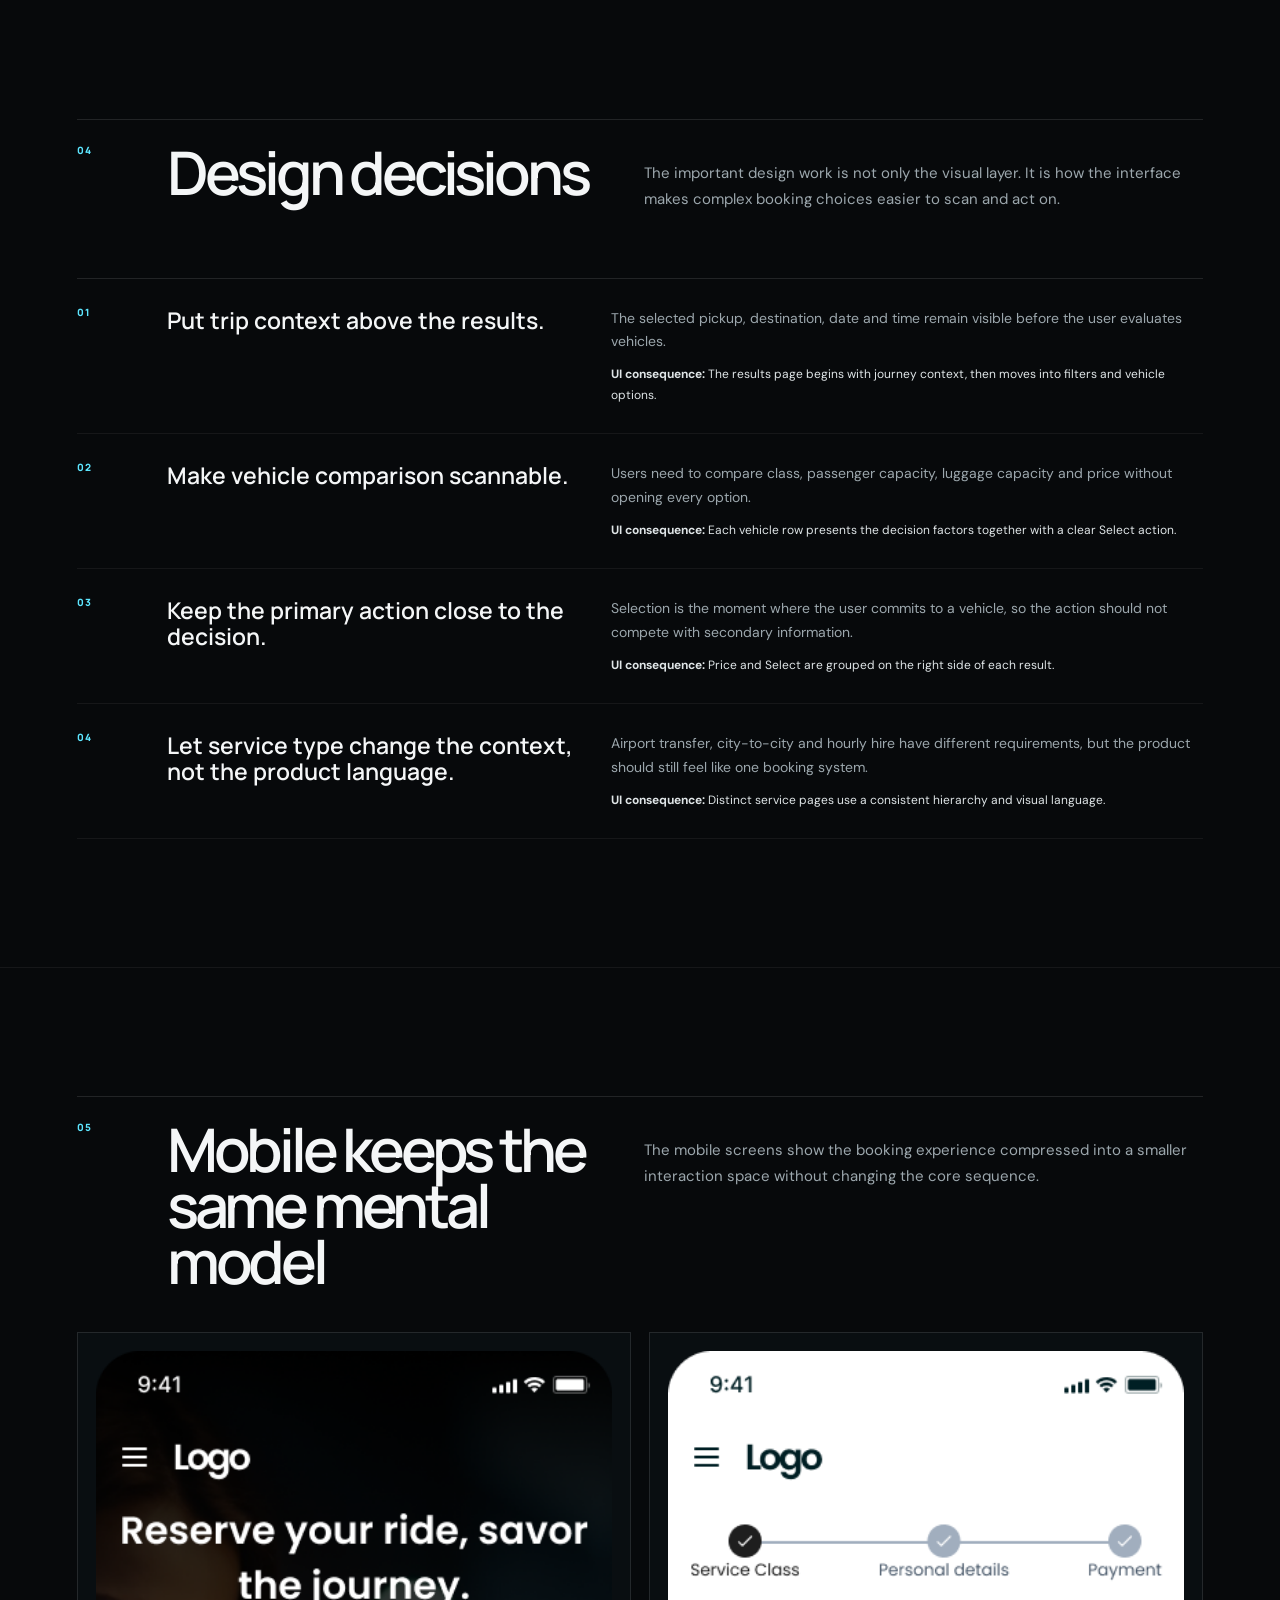
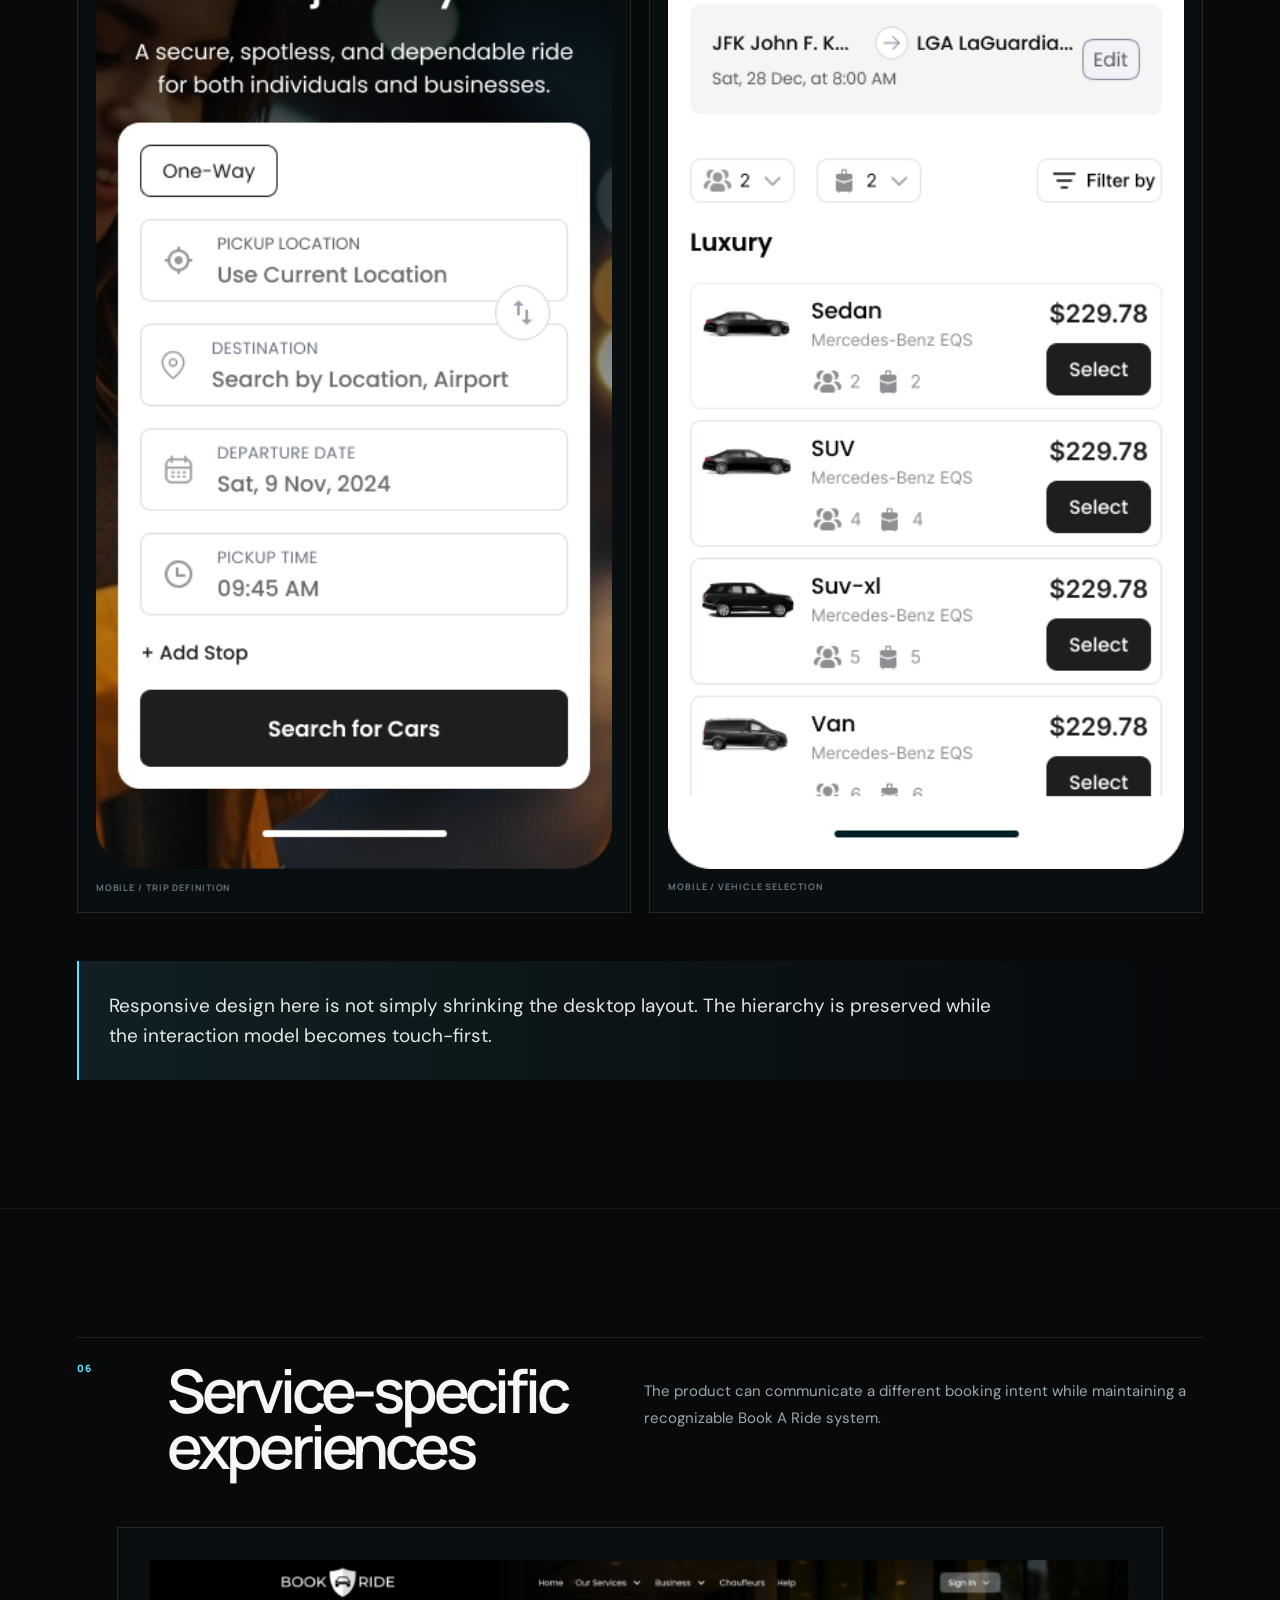
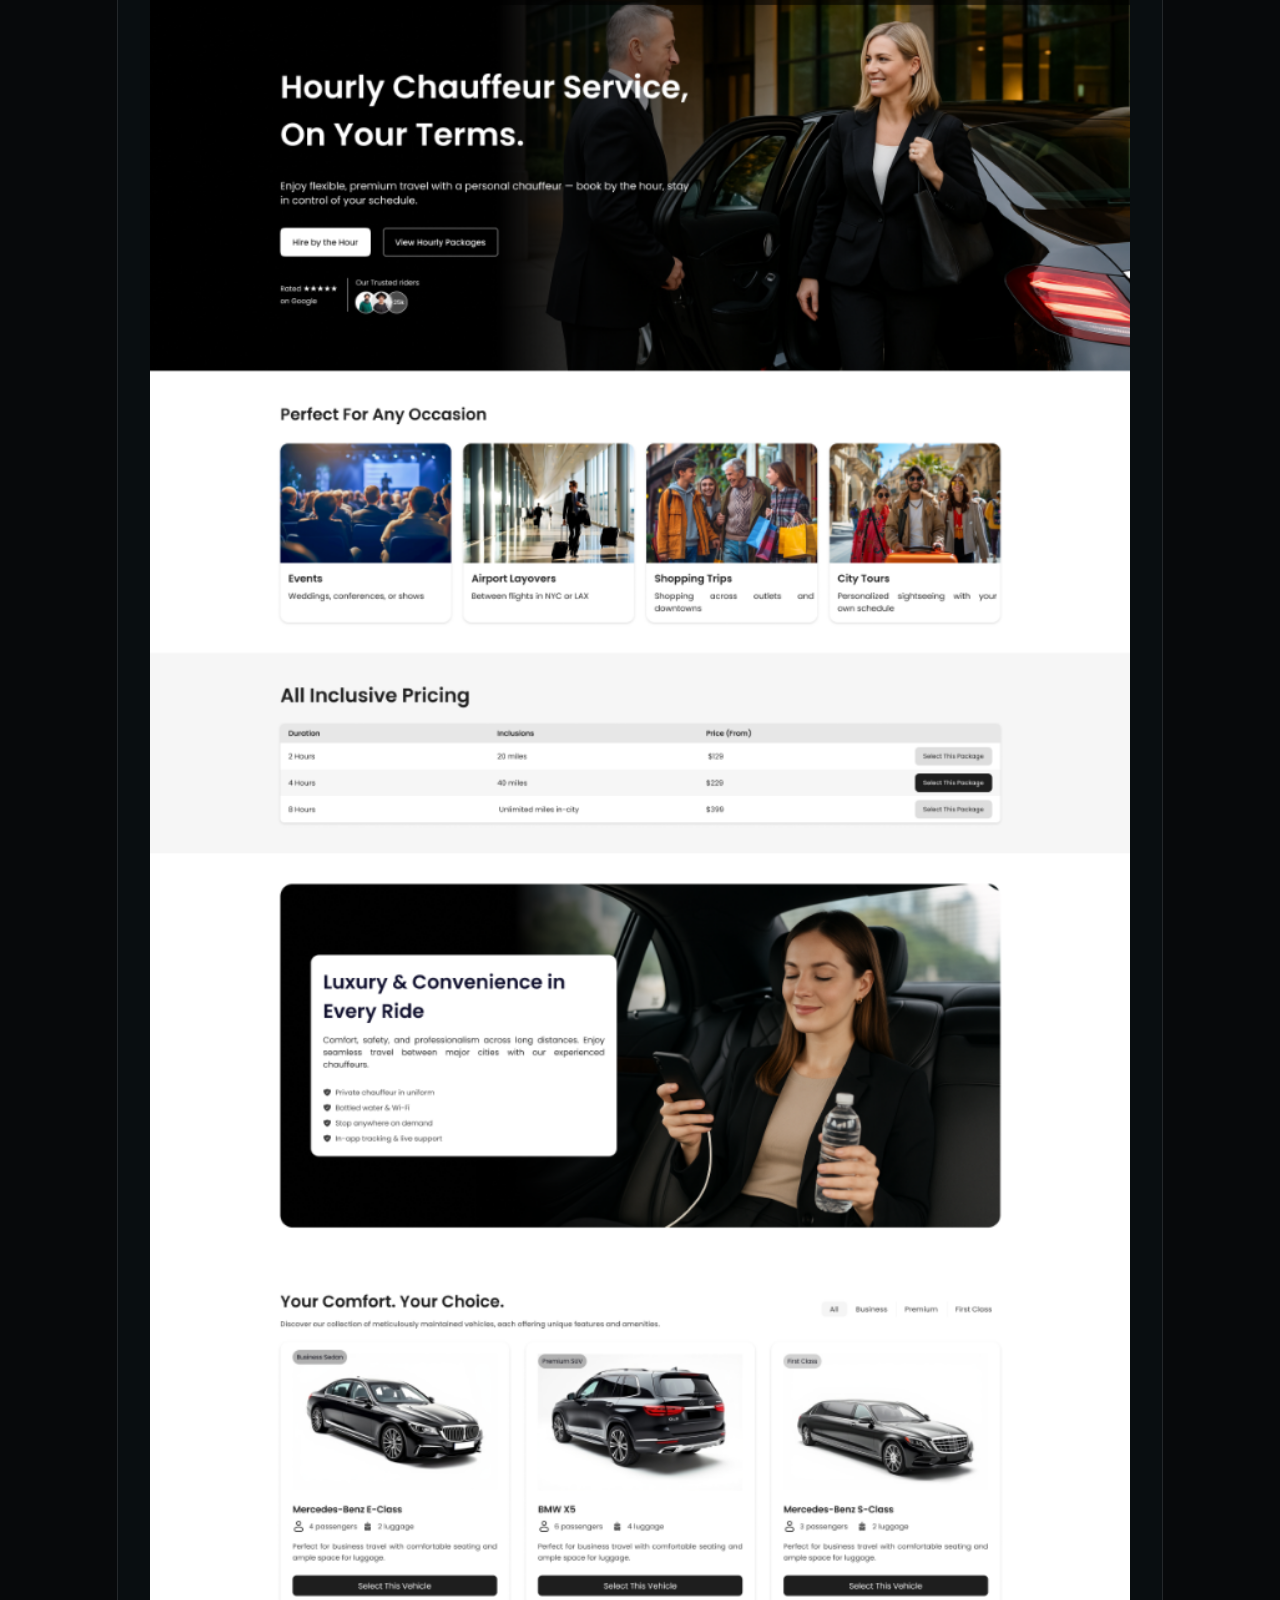
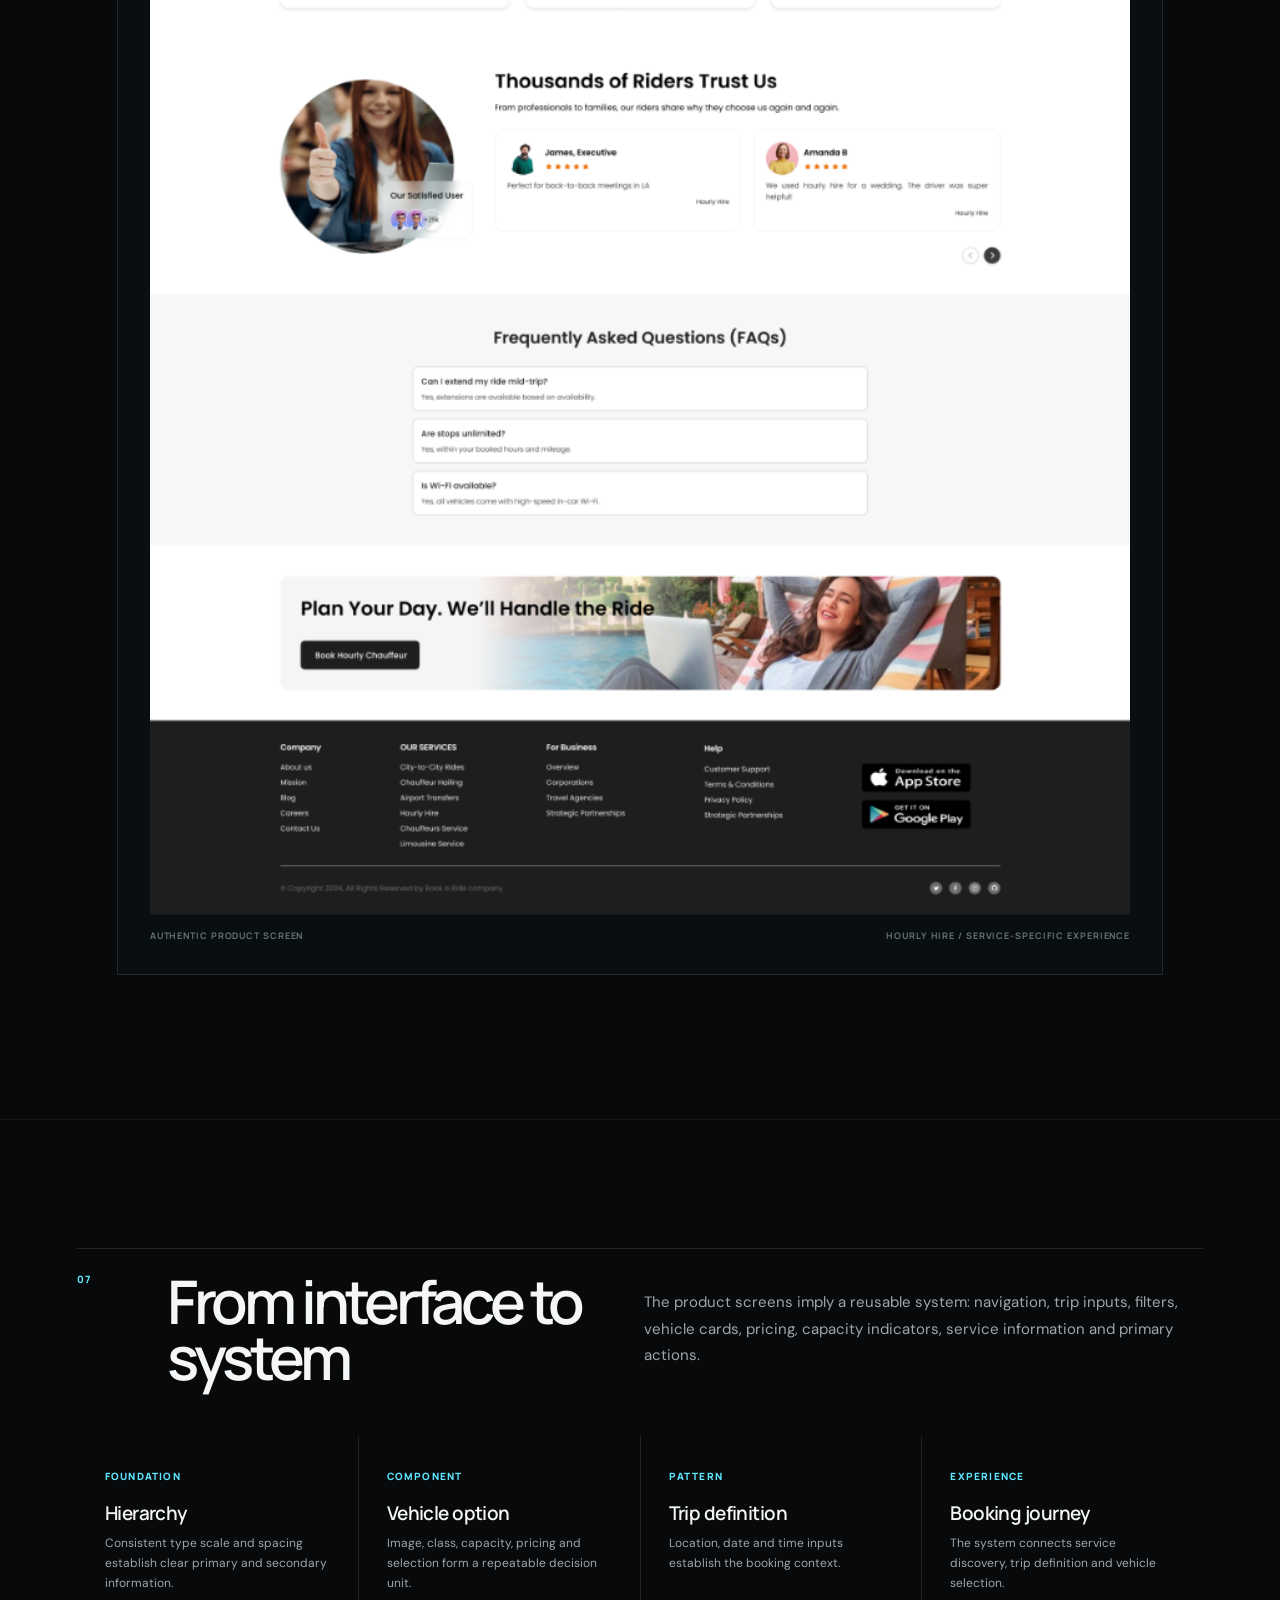
==== commit e95ab456: "fix(book-a-ride): correct case-study asset paths and lazy-load screens" ====
--- a/work/book-a-ride.html
+++ b/work/book-a-ride.html
@@ -61,8 +61,8 @@
             </dl>
           </div>
           <figure class="hero-img">
-            <img
-              src="assets/book-a-ride-home.png"
+            <img decoding="async"
+              src="../assets/book-a-ride/book-a-ride-home.png"
               alt="Book A Ride desktop home experience"
             />
           </figure>
@@ -178,15 +178,15 @@
           </div>
           <div class="pair">
             <figure>
-              <img
-                src="assets/book-a-ride-airport-transfers.png"
+              <img loading="lazy" decoding="async"
+                src="../assets/book-a-ride/book-a-ride-airport-transfers.png"
                 alt="Book A Ride airport transfer page"
               />
               <figcaption>Airport transfer service surface</figcaption>
             </figure>
             <figure>
-              <img
-                src="assets/book-a-ride-city-to-city.png"
+              <img loading="lazy" decoding="async"
+                src="../assets/book-a-ride/book-a-ride-city-to-city.png"
                 alt="Book A Ride city-to-city page"
               />
               <figcaption>City-to-city service surface</figcaption>
@@ -233,8 +233,8 @@
             </article>
           </div>
           <figure class="figure">
-            <img
-              src="assets/book-a-ride-results.png"
+            <img loading="lazy" decoding="async"
+              src="../assets/book-a-ride/book-a-ride-results.png"
               alt="Book A Ride desktop car results showing filters, vehicle options and prices"
             />
             <figcaption>
@@ -332,15 +332,15 @@
           </div>
           <div class="pair">
             <figure>
-              <img
-                src="assets/book-a-ride-home-mobile.png"
+              <img loading="lazy" decoding="async"
+                src="../assets/book-a-ride/book-a-ride-home-mobile.png"
                 alt="Book A Ride mobile home and trip search experience"
               />
               <figcaption>Mobile / trip definition</figcaption>
             </figure>
             <figure>
-              <img
-                src="assets/book-a-ride-results-mobile.png"
+              <img loading="lazy" decoding="async"
+                src="../assets/book-a-ride/book-a-ride-results-mobile.png"
                 alt="Book A Ride mobile vehicle results"
               />
               <figcaption>Mobile / vehicle selection</figcaption>
@@ -367,8 +367,8 @@
             </p>
           </div>
           <figure class="figure">
-            <img
-              src="assets/book-a-ride-hourly-hire.png"
+            <img loading="lazy" decoding="async"
+              src="../assets/book-a-ride/book-a-ride-hourly-hire.png"
               alt="Book A Ride hourly chauffeur hire service page"
             />
             <figcaption>
